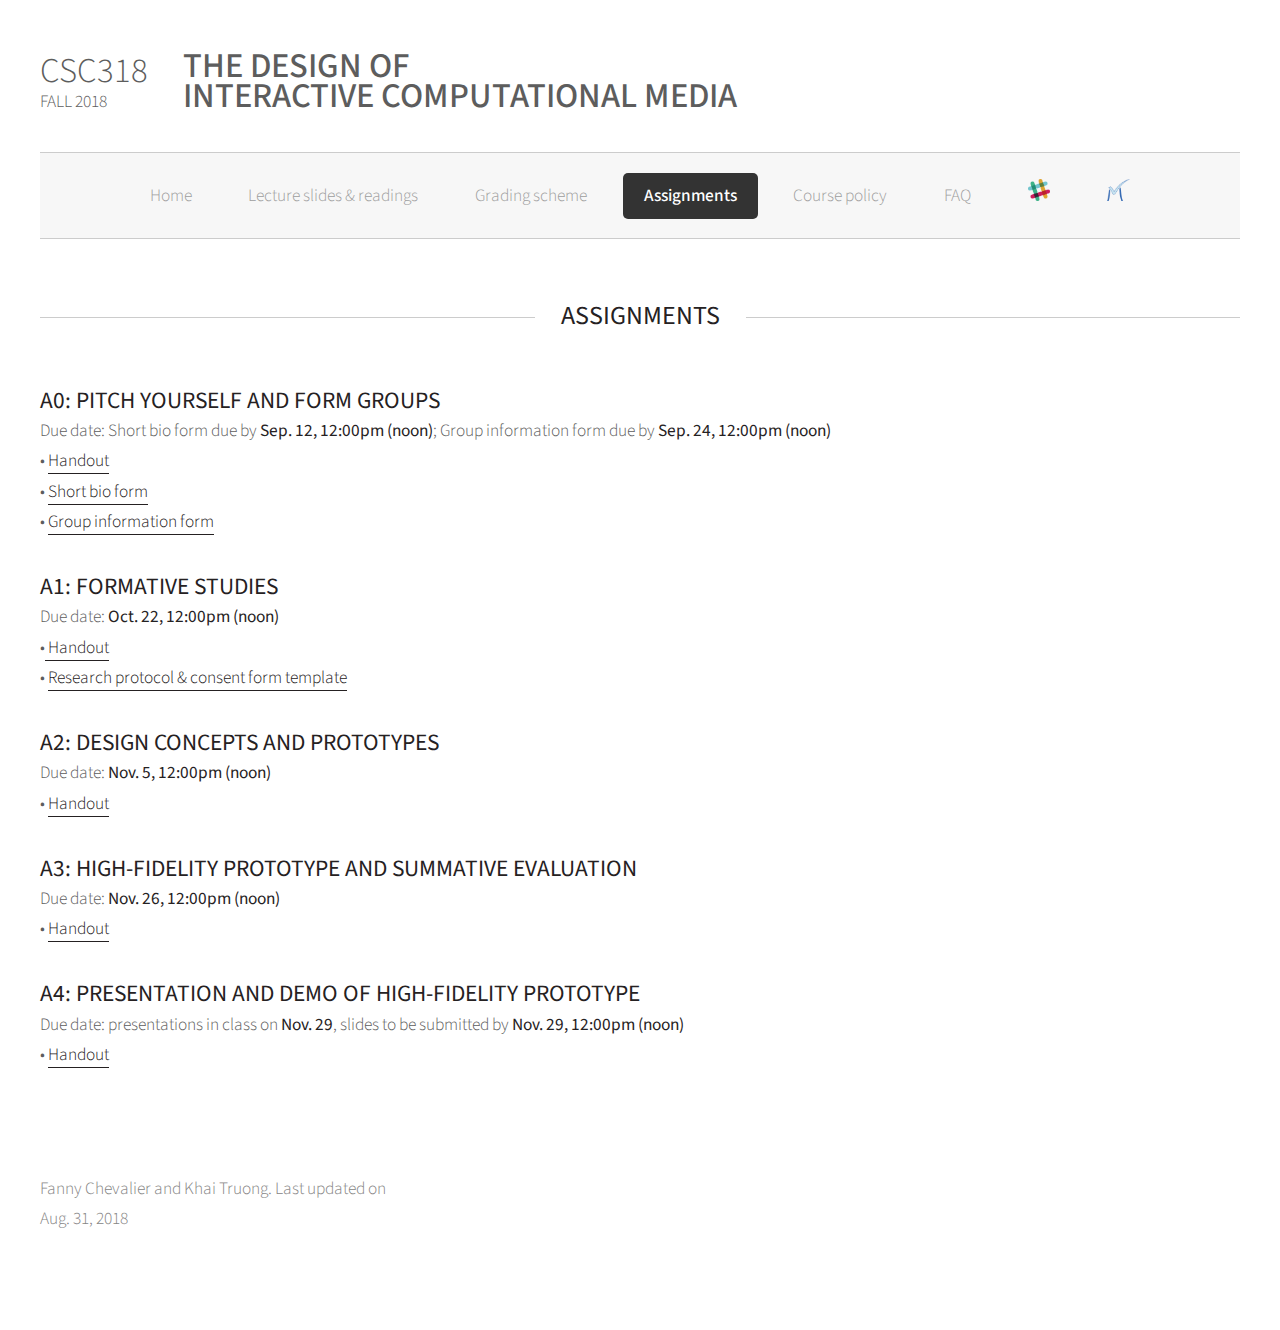
==== assignments.html @ 7f740904 "assignments.html" ====
<!DOCTYPE HTML>

<!--
	Dopetrope by HTML5 UP
	html5up.net | @ajlkn
	Free for personal and commercial use under the CCA 3.0 license (html5up.net/license)
-->

<html>
  <head>
    <title>CSC318:  The Design of Interactive Computational Media</title>
    <meta http-equiv="content-type" content="text/html; charset=utf-8" />
    <meta name="description" content="" />
    <meta name="keywords" content="" />
    <meta name="viewport" content="width=device-width, initial-scale=1" />
    <!--[if lte IE 8]><script src="/assets/css/ie/html5shiv.js"></script><![endif]-->
    <script src="/assets/js/jquery.min.js"></script>
    <script src="/assets/js/jquery.dropotron.min.js"></script>
    <script src="/assets/js/skel.min.js"></script>
    <script src="/assets/js/skel-viewport.min.js"></script>
    <script src="/assets/js/util.js"></script>
    <!--[if lte IE 8]><script src="assets/js/ie/respond.min.js"></script><![endif]-->
    <script src="/assets/js/main.js"></script>
    <script src="/assets/js/d3-4.10.2.min.js"></script>
    
    <link rel="stylesheet" href="/assets/css/main.css"/>
    
    <!--[if lte IE 8]><link rel="stylesheet" href="assets/css/ie8.css" /><![endif]-->
    
    <meta name="theme-color" content="#ffffff">
    
    
  </head>
	
  <body>
    <div id="page-wrapper">
      
      <!-- Main -->
      <div id="main-wrapper">				
	
	<div class="container">
	  
	  <div class="row">
	    <div class="10u">
	      <!-- Intro -->
	      <section id="about">
		<div id="main-info">
		  <div id="course-code">CSC318<br /><p style="font-size:50%">Fall 2018</p></div>
		  <div id="course-name"> &nbsp; &nbsp; The Design of <br /> &nbsp; &nbsp; Interactive Computational Media</div>
		</div>
	      </section>
	    </div>
	  </div>

	  <div id="header-wrapper">
	    <div id="header">
	      <!-- Nav -->
	      <nav id="nav">
		<ul>
		  <li><a href="/index.html">Home</a></li>
		  <li> <a href="slides-readings.html">Lecture slides & readings</a></li>
		  <li><a href="grading-scheme.html">Grading scheme</a></li>
		  <li class="current"><a href="assignments.html">Assignments</a></li>
		  <li><a href="policy.html">Course policy</a></li>
		  <li><a href="faq.html">FAQ</a></li>
		  <li><a href="https://csc318-fall2018.slack.com"><img src="images/slack-logo-small.png" style="height: 22px"></img></a></li>
		  <li><a href="https://markus.teach.cs.toronto.edu/csc318-2018-09"><img src="images/markus-logo-small.png" style="height: 22px"></img></a></li>
		</ul>
	      </nav>
	    </div>
	  </div>

	  <br/> <br/>	  

          <div class="row">
	    <div class="12u">
	      <header class="major">
		<h2>Assignments</h2>
	      </header>

	      
	      <h3>A0: Pitch Yourself and Form Groups </h3>
	      Due date: Short bio form due by <b>Sep. 12, 12:00pm (noon)</b>; Group information form due by <b>Sep. 24, 12:00pm (noon)</b>

	      <ul>
		
		<li> &bull; <a href="assignments/A0.pdf"> Handout</a> </li>
		<li> &bull; <a href="assignments/A0-short-bio.docx"> Short bio form </a></li>
		<li> &bull; <a href="assignments/A0-group-information.docx"> Group information form</a></li>
	      </ul>

	      
	      <h3>A1: Formative Studies </h3>
	      Due date: <b>Oct. 22, 12:00pm (noon)</b> 

	      <ul>
		<li> &bull;<a href="assignments/A1.pdf"> Handout</a> </li>
		<li> &bull; <a href="assignments/A1-research protocol template.docx"> Research protocol & consent form template </a> </li>
		
	      </ul>
		 
	      <h3>A2: Design Concepts and Prototypes </h3>
	      Due date: <b> Nov. 5, 12:00pm (noon) </b> 

	      <ul>
		<li> &bull; <a href="assignments/A2.pdf"> Handout</a> </li>
	      </ul>

	      <h3> A3: High-Fidelity Prototype and Summative Evaluation </h3>
	      Due date: <b> Nov. 26, 12:00pm (noon) </b> 

	      <ul>
		<li> &bull; <a href="assignments/A3.pdf"> Handout</a> </li>
	      </ul>

	      <h3> A4: Presentation and Demo of High-Fidelity Prototype </h3>
	      Due date: presentations in class on <b> Nov. 29</b>, slides to be submitted by <b>Nov. 29, 12:00pm (noon) </b> 

	      <ul>
		<li> &bull; <a href="assignments/A4.pdf"> Handout</a> </li>
	      </ul>
		
		
     
	    </div>
	  </div>

	  </div>


	  <!-- Footer -->
	  <div id="footer-wrapper">
	    <section id="footer" class="container">
	      <div class="row">
		<div class="4u 12u(mobile)">
		  
		  Fanny Chevalier and Khai Truong. Last updated on Aug. 31, 2018
		  
		</div>
	      </div>
	    </section>
	  </div>
	</div>
  </body>
</html>
---- assets/css/main.css ----
@import url("font-awesome.min.css");
@import url("https://fonts.googleapis.com/css?family=Source+Sans+Pro:300,400,700,900,300italic");

/*
	Dopetrope by HTML5 UP
	html5up.net | @ajlkn
	Free for personal and commercial use under the CCA 3.0 license (html5up.net/license)
*/

/* Reset */

	html, body, div, span, applet, object, iframe, h1, h2, h3, h4, h5, h6, p, blockquote, pre, a, abbr, acronym, address, big, cite, code, del, dfn, em, img, ins, kbd, q, s, samp, small, strike, strong, sub, sup, tt, var, b, u, i, center, dl, dt, dd, ol, ul, li, fieldset, form, label, legend, table, caption, tbody, tfoot, thead, tr, th, td, article, aside, canvas, details, embed, figure, figcaption, footer, header, hgroup, menu, nav, output, ruby, section, summary, time, mark, audio, video {
		margin: 0;
		padding: 0;
		border: 0;
		font-size: 100%;
		font: inherit;
		vertical-align: baseline;
	}

	article, aside, details, figcaption, figure, footer, header, hgroup, menu, nav, section {
		display: block;
	}

	body {
		line-height: 1;
	}

	ol, ul {
		list-style: none;
	}

	blockquote, q {
		quotes: none;
	}

	blockquote:before, blockquote:after, q:before, q:after {
		content: '';
		content: none;
	}

	table {
		border-collapse: collapse;
		border-spacing: 0;
	}

	body {
		-webkit-text-size-adjust: none;
	}

/* Box Model */

	*, *:before, *:after {
		-moz-box-sizing: border-box;
		-webkit-box-sizing: border-box;
		box-sizing: border-box;
	}

/* Containers */

	.container {
		margin-left: auto;
		margin-right: auto;
	}

	.container.\31 25\25 {
		width: 100%;
		max-width: 1200px;
		min-width: 960px;
	}

	.container.\37 5\25 {
		width: 720px;
	}

	.container.\35 0\25 {
		width: 480px;
	}

	.container.\32 5\25 {
		width: 240px;
	}

	.container {
		width: 960px;
	}

	@media screen and (min-width: 737px) {

		.container.\31 25\25 {
			width: 100%;
			max-width: 1500px;
			min-width: 1200px;
		}

		.container.\37 5\25 {
			width: 900px;
		}

		.container.\35 0\25 {
			width: 600px;
		}

		.container.\32 5\25 {
			width: 300px;
		}

		.container {
			width: 1200px;
		}

	}

	@media screen and (min-width: 737px) and (max-width: 1200px) {

		.container.\31 25\25 {
			width: 100%;
			max-width: 1200px;
			min-width: 960px;
		}

		.container.\37 5\25 {
			width: 720px;
		}

		.container.\35 0\25 {
			width: 480px;
		}

		.container.\32 5\25 {
			width: 240px;
		}

		.container {
			width: 960px;
		}

	}

	@media screen and (max-width: 736px) {

		.container.\31 25\25 {
			width: 100%;
			max-width: 125%;
			min-width: 100%;
		}

		.container.\37 5\25 {
			width: 75%;
		}

		.container.\35 0\25 {
			width: 50%;
		}

		.container.\32 5\25 {
			width: 25%;
		}

		.container {
			width: 100% !important;
		}

	}

/* Grid */

	.row {
		border-bottom: solid 1px transparent;
		-moz-box-sizing: border-box;
		-webkit-box-sizing: border-box;
		box-sizing: border-box;
	}

	.row > * {
		float: left;
		-moz-box-sizing: border-box;
		-webkit-box-sizing: border-box;
		box-sizing: border-box;
	}

	.row:after, .row:before {
		content: '';
		display: block;
		clear: both;
		height: 0;
	}
	
	.row.events:before {
		height: 1em;
	}

	.row.uniform > * > :first-child {
	    margin-top: 0;
	}

	.row.uniform > * > :last-child {
		margin-bottom: 0;
	}

	.row.\30 \25 > * {
		padding: 0 0 0 0px;
	}

	.row.\30 \25 {
		margin: 0 0 -1px 0px;
	}

	.row.uniform.\30 \25 > * {
		padding: 0px 0 0 0px;
	}

	.row.uniform.\30 \25 {
		margin: 0px 0 -1px 0px;
	}

	.row > * {
		padding: 0 0 0 40px;
	}

	.row {
		margin: 0 0 -1px -40px;
	}

	.row.uniform > * {
		padding: 40px 0 0 40px;
	}

	.row.uniform {
		margin: -40px 0 -1px -40px;
	}

	.row.\32 00\25 > * {
		padding: 0 0 0 80px;
	}

	.row.\32 00\25 {
		margin: 0 0 -1px -80px;
	}

	.row.uniform.\32 00\25 > * {
		padding: 80px 0 0 80px;
	}

	.row.uniform.\32 00\25 {
		margin: -80px 0 -1px -80px;
	}

	.row.\31 50\25 > * {
		padding: 0 0 0 60px;
	}

	.row.\31 50\25 {
		margin: 0 0 -1px -60px;
	}

	.row.uniform.\31 50\25 > * {
		padding: 60px 0 0 60px;
	}

	.row.uniform.\31 50\25 {
		margin: -60px 0 -1px -60px;
	}

	.row.\35 0\25 > * {
		padding: 0 0 0 20px;
	}

	.row.\35 0\25 {
		margin: 0 0 -1px -20px;
	}

	.row.uniform.\35 0\25 > * {
		padding: 20px 0 0 20px;
	}

	.row.uniform.\35 0\25 {
		margin: -20px 0 -1px -20px;
	}

	.row.\32 5\25 > * {
		padding: 0 0 0 10px;
	}

	.row.\32 5\25 {
		margin: 0 0 -1px -10px;
	}

	.row.uniform.\32 5\25 > * {
		padding: 10px 0 0 10px;
	}

	.row.uniform.\32 5\25 {
		margin: -10px 0 -1px -10px;
	}

	.\31 2u, .\31 2u\24 {
		width: 100%;
		clear: none;
		margin-left: 0;
	}

	.\31 1u, .\31 1u\24 {
		width: 91.6666666667%;
		clear: none;
		margin-left: 0;
	}

	.\31 0u, .\31 0u\24 {
		width: 83.3333333333%;
		clear: none;
		margin-left: 0;
	}

	.\39 u, .\39 u\24 {
		width: 75%;
		clear: none;
		margin-left: 0;
	}

	.\38 u, .\38 u\24 {
		width: 66.6666666667%;
		clear: none;
		margin-left: 0;
	}

	.\37 u, .\37 u\24 {
		width: 58.3333333333%;
		clear: none;
		margin-left: 0;
	}

	.\36 u, .\36 u\24 {
		width: 50%;
		clear: none;
		margin-left: 0;
	}

	.\35 u, .\35 u\24 {
		width: 41.6666666667%;
		clear: none;
		margin-left: 0;
	}

	.\34 u, .\34 u\24 {
		width: 33.3333333333%;
		clear: none;
		margin-left: 0;
	}

	.\33 u, .\33 u\24 {
		width: 25%;
		clear: none;
		margin-left: 0;
	}

	.\32 u, .\32 u\24 {
		width: 16.6666666667%;
		clear: none;
		margin-left: 0;
	}

	.\31 u, .\31 u\24 {
		width: 8.3333333333%;
		clear: none;
		margin-left: 0;
	}

	.\31 2u\24 + *,
	.\31 1u\24 + *,
	.\31 0u\24 + *,
	.\39 u\24 + *,
	.\38 u\24 + *,
	.\37 u\24 + *,
	.\36 u\24 + *,
	.\35 u\24 + *,
	.\34 u\24 + *,
	.\33 u\24 + *,
	.\32 u\24 + *,
	.\31 u\24 + * {
		clear: left;
	}

	.\-11u {
		margin-left: 91.66667%;
	}

	.\-10u {
		margin-left: 83.33333%;
	}

	.\-9u {
		margin-left: 75%;
	}

	.\-8u {
		margin-left: 66.66667%;
	}

	.\-7u {
		margin-left: 58.33333%;
	}

	.\-6u {
		margin-left: 50%;
	}

	.\-5u {
		margin-left: 41.66667%;
	}

	.\-4u {
		margin-left: 33.33333%;
	}

	.\-3u {
		margin-left: 25%;
	}

	.\-2u {
		margin-left: 16.66667%;
	}

	.\-1u {
		margin-left: 8.33333%;
	}

	@media screen and (min-width: 737px) {

		.row > * {
			padding: 50px 0 0 50px;
		}

		.row {
			margin: -50px 0 -1px -50px;
		}

		.row.uniform > * {
			padding: 50px 0 0 50px;
		}

		.row.uniform {
			margin: -50px 0 -1px -50px;
		}

		.row.\32 00\25 > * {
			padding: 100px 0 0 100px;
		}

		.row.\32 00\25 {
			margin: -100px 0 -1px -100px;
		}

		.row.uniform.\32 00\25 > * {
			padding: 100px 0 0 100px;
		}

		.row.uniform.\32 00\25 {
			margin: -100px 0 -1px -100px;
		}

		.row.\31 50\25 > * {
			padding: 75px 0 0 75px;
		}

		.row.\31 50\25 {
			margin: -75px 0 -1px -75px;
		}

		.row.uniform.\31 50\25 > * {
			padding: 75px 0 0 75px;
		}

		.row.uniform.\31 50\25 {
			margin: -75px 0 -1px -75px;
		}

		.row.\35 0\25 > * {
			padding: 25px 0 0 25px;
		}

		.row.\35 0\25 {
			margin: -25px 0 -1px -25px;
		}

		.row.uniform.\35 0\25 > * {
			padding: 25px 0 0 25px;
		}

		.row.uniform.\35 0\25 {
			margin: -25px 0 -1px -25px;
		}

		.row.\32 5\25 > * {
			padding: 12.5px 0 0 12.5px;
		}

		.row.\32 5\25 {
			margin: -12.5px 0 -1px -12.5px;
		}

		.row.uniform.\32 5\25 > * {
			padding: 12.5px 0 0 12.5px;
		}

		.row.uniform.\32 5\25 {
			margin: -12.5px 0 -1px -12.5px;
		}

		.\31 2u\28desktop\29, .\31 2u\24\28desktop\29 {
			width: 100%;
			clear: none;
			margin-left: 0;
		}

		.\31 1u\28desktop\29, .\31 1u\24\28desktop\29 {
			width: 91.6666666667%;
			clear: none;
			margin-left: 0;
		}

		.\31 0u\28desktop\29, .\31 0u\24\28desktop\29 {
			width: 83.3333333333%;
			clear: none;
			margin-left: 0;
		}

		.\39 u\28desktop\29, .\39 u\24\28desktop\29 {
			width: 75%;
			clear: none;
			margin-left: 0;
		}

		.\38 u\28desktop\29, .\38 u\24\28desktop\29 {
			width: 66.6666666667%;
			clear: none;
			margin-left: 0;
		}

		.\37 u\28desktop\29, .\37 u\24\28desktop\29 {
			width: 58.3333333333%;
			clear: none;
			margin-left: 0;
		}

		.\36 u\28desktop\29, .\36 u\24\28desktop\29 {
			width: 50%;
			clear: none;
			margin-left: 0;
		}

		.\35 u\28desktop\29, .\35 u\24\28desktop\29 {
			width: 41.6666666667%;
			clear: none;
			margin-left: 0;
		}

		.\34 u\28desktop\29, .\34 u\24\28desktop\29 {
			width: 33.3333333333%;
			clear: none;
			margin-left: 0;
		}

		.\33 u\28desktop\29, .\33 u\24\28desktop\29 {
			width: 25%;
			clear: none;
			margin-left: 0;
		}

		.\32 u\28desktop\29, .\32 u\24\28desktop\29 {
			width: 16.6666666667%;
			clear: none;
			margin-left: 0;
		}

		.\31 u\28desktop\29, .\31 u\24\28desktop\29 {
			width: 8.3333333333%;
			clear: none;
			margin-left: 0;
		}

		.\31 2u\24\28desktop\29 + *,
		.\31 1u\24\28desktop\29 + *,
		.\31 0u\24\28desktop\29 + *,
		.\39 u\24\28desktop\29 + *,
		.\38 u\24\28desktop\29 + *,
		.\37 u\24\28desktop\29 + *,
		.\36 u\24\28desktop\29 + *,
		.\35 u\24\28desktop\29 + *,
		.\34 u\24\28desktop\29 + *,
		.\33 u\24\28desktop\29 + *,
		.\32 u\24\28desktop\29 + *,
		.\31 u\24\28desktop\29 + * {
			clear: left;
		}

		.\-11u\28desktop\29 {
			margin-left: 91.66667%;
		}

		.\-10u\28desktop\29 {
			margin-left: 83.33333%;
		}

		.\-9u\28desktop\29 {
			margin-left: 75%;
		}

		.\-8u\28desktop\29 {
			margin-left: 66.66667%;
		}

		.\-7u\28desktop\29 {
			margin-left: 58.33333%;
		}

		.\-6u\28desktop\29 {
			margin-left: 50%;
		}

		.\-5u\28desktop\29 {
			margin-left: 41.66667%;
		}

		.\-4u\28desktop\29 {
			margin-left: 33.33333%;
		}

		.\-3u\28desktop\29 {
			margin-left: 25%;
		}

		.\-2u\28desktop\29 {
			margin-left: 16.66667%;
		}

		.\-1u\28desktop\29 {
			margin-left: 8.33333%;
		}

	}

	@media screen and (min-width: 737px) and (max-width: 1200px) {

		.row > * {
			padding: 25px 0 0 25px;
		}

		.row {
			margin: -25px 10px -1px -15px;
		}

		.row.uniform > * {
			padding: 25px 0 0 25px;
		}

		.row.uniform {
			margin: -25px 0 -1px -25px;
		}

		.row.\32 00\25 > * {
			padding: 50px 0 0 50px;
		}

		.row.\32 00\25 {
			margin: -50px 0 -1px -50px;
		}

		.row.uniform.\32 00\25 > * {
			padding: 50px 0 0 50px;
		}

		.row.uniform.\32 00\25 {
			margin: -50px 0 -1px -50px;
		}

		.row.\31 50\25 > * {
			padding: 37.5px 0 0 37.5px;
		}

		.row.\31 50\25 {
			margin: -37.5px 0 -1px -37.5px;
		}

		.row.uniform.\31 50\25 > * {
			padding: 37.5px 0 0 37.5px;
		}

		.row.uniform.\31 50\25 {
			margin: -37.5px 0 -1px -37.5px;
		}

		.row.\35 0\25 > * {
			padding: 12.5px 0 0 12.5px;
		}

		.row.\35 0\25 {
			margin: -12.5px 0 -1px -12.5px;
		}

		.row.uniform.\35 0\25 > * {
			padding: 12.5px 0 0 12.5px;
		}

		.row.uniform.\35 0\25 {
			margin: -12.5px 0 -1px -12.5px;
		}

		.row.\32 5\25 > * {
			padding: 6.25px 0 0 6.25px;
		}

		.row.\32 5\25 {
			margin: -6.25px 0 -1px -6.25px;
		}

		.row.uniform.\32 5\25 > * {
			padding: 6.25px 0 0 6.25px;
		}

		.row.uniform.\32 5\25 {
			margin: -6.25px 0 -1px -6.25px;
		}

		.\31 2u\28tablet\29, .\31 2u\24\28tablet\29 {
			width: 100%;
			clear: none;
			margin-left: 0;
		}

		.\31 1u\28tablet\29, .\31 1u\24\28tablet\29 {
			width: 91.6666666667%;
			clear: none;
			margin-left: 0;
		}

		.\31 0u\28tablet\29, .\31 0u\24\28tablet\29 {
			width: 83.3333333333%;
			clear: none;
			margin-left: 0;
		}

		.\39 u\28tablet\29, .\39 u\24\28tablet\29 {
			width: 75%;
			clear: none;
			margin-left: 0;
		}

		.\38 u\28tablet\29, .\38 u\24\28tablet\29 {
			width: 66.6666666667%;
			clear: none;
			margin-left: 0;
		}

		.\37 u\28tablet\29, .\37 u\24\28tablet\29 {
			width: 58.3333333333%;
			clear: none;
			margin-left: 0;
		}

		.\36 u\28tablet\29, .\36 u\24\28tablet\29 {
			width: 50%;
			clear: none;
			margin-left: 0;
		}

		.\35 u\28tablet\29, .\35 u\24\28tablet\29 {
			width: 41.6666666667%;
			clear: none;
			margin-left: 0;
		}

		.\34 u\28tablet\29, .\34 u\24\28tablet\29 {
			width: 33.3333333333%;
			clear: none;
			margin-left: 0;
		}

		.\33 u\28tablet\29, .\33 u\24\28tablet\29 {
			width: 25%;
			clear: none;
			margin-left: 0;
		}

		.\32 u\28tablet\29, .\32 u\24\28tablet\29 {
			width: 16.6666666667%;
			clear: none;
			margin-left: 0;
		}

		.\31 u\28tablet\29, .\31 u\24\28tablet\29 {
			width: 8.3333333333%;
			clear: none;
			margin-left: 0;
		}

		.\31 2u\24\28tablet\29 + *,
		.\31 1u\24\28tablet\29 + *,
		.\31 0u\24\28tablet\29 + *,
		.\39 u\24\28tablet\29 + *,
		.\38 u\24\28tablet\29 + *,
		.\37 u\24\28tablet\29 + *,
		.\36 u\24\28tablet\29 + *,
		.\35 u\24\28tablet\29 + *,
		.\34 u\24\28tablet\29 + *,
		.\33 u\24\28tablet\29 + *,
		.\32 u\24\28tablet\29 + *,
		.\31 u\24\28tablet\29 + * {
			clear: left;
		}

		.\-11u\28tablet\29 {
			margin-left: 91.66667%;
		}

		.\-10u\28tablet\29 {
			margin-left: 83.33333%;
		}

		.\-9u\28tablet\29 {
			margin-left: 75%;
		}

		.\-8u\28tablet\29 {
			margin-left: 66.66667%;
		}

		.\-7u\28tablet\29 {
			margin-left: 58.33333%;
		}

		.\-6u\28tablet\29 {
			margin-left: 50%;
		}

		.\-5u\28tablet\29 {
			margin-left: 41.66667%;
		}

		.\-4u\28tablet\29 {
			margin-left: 33.33333%;
		}

		.\-3u\28tablet\29 {
			margin-left: 25%;
		}

		.\-2u\28tablet\29 {
			margin-left: 16.66667%;
		}

		.\-1u\28tablet\29 {
			margin-left: 8.33333%;
		}

	}

	@media screen and (max-width: 736px) {

		.row > * {
			padding: 20px 0 0 20px;
		}

		.row {
			margin: -20px 10px -1px -10px;
		}

		.row.uniform > * {
			padding: 20px 0 0 20px;
		}

		.row.uniform {
			margin: -20px 0 -1px -20px;
		}

		.row.\32 00\25 > * {
			padding: 40px 0 0 40px;
		}

		.row.\32 00\25 {
			margin: -40px 0 -1px -40px;
		}

		.row.uniform.\32 00\25 > * {
			padding: 40px 0 0 40px;
		}

		.row.uniform.\32 00\25 {
			margin: -40px 0 -1px -40px;
		}

		.row.\31 50\25 > * {
			padding: 30px 0 0 30px;
		}

		.row.\31 50\25 {
			margin: -30px 0 -1px -30px;
		}

		.row.uniform.\31 50\25 > * {
			padding: 30px 0 0 30px;
		}

		.row.uniform.\31 50\25 {
			margin: -30px 0 -1px -30px;
		}

		.row.\35 0\25 > * {
			padding: 10px 0 0 10px;
		}

		.row.\35 0\25 {
			margin: -10px 0 -1px -10px;
		}

		.row.uniform.\35 0\25 > * {
			padding: 10px 0 0 10px;
		}

		.row.uniform.\35 0\25 {
			margin: -10px 0 -1px -10px;
		}

		.row.\32 5\25 > * {
			padding: 5px 0 0 5px;
		}

		.row.\32 5\25 {
			margin: -5px 0 -1px -5px;
		}

		.row.uniform.\32 5\25 > * {
			padding: 5px 0 0 5px;
		}

		.row.uniform.\32 5\25 {
			margin: -5px 0 -1px -5px;
		}

		.\31 2u\28mobile\29, .\31 2u\24\28mobile\29 {
			width: 100%;
			clear: none;
			margin-left: 0;
		}

		.\31 1u\28mobile\29, .\31 1u\24\28mobile\29 {
			width: 91.6666666667%;
			clear: none;
			margin-left: 0;
		}

		.\31 0u\28mobile\29, .\31 0u\24\28mobile\29 {
			width: 83.3333333333%;
			clear: none;
			margin-left: 0;
		}

		.\39 u\28mobile\29, .\39 u\24\28mobile\29 {
			width: 75%;
			clear: none;
			margin-left: 0;
		}

		.\38 u\28mobile\29, .\38 u\24\28mobile\29 {
			width: 66.6666666667%;
			clear: none;
			margin-left: 0;
		}

		.\37 u\28mobile\29, .\37 u\24\28mobile\29 {
			width: 58.3333333333%;
			clear: none;
			margin-left: 0;
		}

		.\36 u\28mobile\29, .\36 u\24\28mobile\29 {
			width: 50%;
			clear: none;
			margin-left: 0;
		}

		.\35 u\28mobile\29, .\35 u\24\28mobile\29 {
			width: 41.6666666667%;
			clear: none;
			margin-left: 0;
		}

		.\34 u\28mobile\29, .\34 u\24\28mobile\29 {
			width: 33.3333333333%;
			clear: none;
			margin-left: 0;
		}

		.\33 u\28mobile\29, .\33 u\24\28mobile\29 {
			width: 25%;
			clear: none;
			margin-left: 0;
		}

		.\32 u\28mobile\29, .\32 u\24\28mobile\29 {
			width: 16.6666666667%;
			clear: none;
			margin-left: 0;
		}

		.\31 u\28mobile\29, .\31 u\24\28mobile\29 {
			width: 8.3333333333%;
			clear: none;
			margin-left: 0;
		}

		.\31 2u\24\28mobile\29 + *,
		.\31 1u\24\28mobile\29 + *,
		.\31 0u\24\28mobile\29 + *,
		.\39 u\24\28mobile\29 + *,
		.\38 u\24\28mobile\29 + *,
		.\37 u\24\28mobile\29 + *,
		.\36 u\24\28mobile\29 + *,
		.\35 u\24\28mobile\29 + *,
		.\34 u\24\28mobile\29 + *,
		.\33 u\24\28mobile\29 + *,
		.\32 u\24\28mobile\29 + *,
		.\31 u\24\28mobile\29 + * {
			clear: left;
		}

		.\-11u\28mobile\29 {
			margin-left: 91.66667%;
		}

		.\-10u\28mobile\29 {
			margin-left: 83.33333%;
		}

		.\-9u\28mobile\29 {
			margin-left: 75%;
		}

		.\-8u\28mobile\29 {
			margin-left: 66.66667%;
		}

		.\-7u\28mobile\29 {
			margin-left: 58.33333%;
		}

		.\-6u\28mobile\29 {
			margin-left: 50%;
		}

		.\-5u\28mobile\29 {
			margin-left: 41.66667%;
		}

		.\-4u\28mobile\29 {
			margin-left: 33.33333%;
		}

		.\-3u\28mobile\29 {
			margin-left: 25%;
		}

		.\-2u\28mobile\29 {
			margin-left: 16.66667%;
		}

		.\-1u\28mobile\29 {
			margin-left: 8.33333%;
		}

	}

/* Basic */

	body {
		background: #ffffff;
		font-family: 'Source Sans Pro';
		font-weight: 300;
		color: #5d5d5d;
	}

		body.is-loading * {
			-moz-transition: none !important;
			-webkit-transition: none !important;
			-ms-transition: none !important;
			transition: none !important;
			-moz-animation: none !important;
			-webkit-animation: none !important;
			-ms-animation: none !important;
			animation: none !important;
		}

	input, textarea, select {
		font-family: 'Source Sans Pro';
		font-weight: 300;
		color: #5d5d5d;
	}

	strong, b {
		color: #252122;
		font-weight: 400;
	}

	i, em {
		font-style: italic;
	}

	sub {
		position: relative;
		top: 0.5em;
		font-size: 0.8em;
	}

	sup {
		position: relative;
		top: -0.5em;
		font-size: 0.8em;
	}

	blockquote {
		border-left: solid 0.75em #dddddd;
		padding: 1em 0 1em 1.5em;
		font-style: italic;
	}

	h1, h2, h3, h4, h5, h6 {
		color: #252122;
		font-weight: 400;
	}
	
	h2{
		text-transform: uppercase;
	}
		
	h3{
		text-transform: uppercase;
	}
	
	h4{
		text-transform: uppercase;
	}

	h1 a, h2 a, h3 a, h4 a, h5 a, h6 a {
		color: inherit;
		text-decoration: none;
	}

	a {
		color: #252122;
		text-decoration: none;
		
		-moz-transition: color .2s ease-in-out;
		-webkit-transition: color .2s ease-in-out;
		-ms-transition: color .2s ease-in-out;
		transition: color .2s ease-in-out;
		
		-moz-transition: border-color .2s ease-in-out;
		-webkit-transition: border-color .2s ease-in-out;
		-ms-transition: border-color .2s ease-in-out;
		transition: border-color .2s ease-in-out;
		
		border-bottom: 1px solid #252122;
	}

		a:hover {
			text-decoration: none;
			color: #9e9e9e;
			border-color: transparent;
		}
		
	#nav a, #logos-vertical a, #logos-horizontal a, a.image, .thumbnail a{
		border-bottom: none;
	}

	br.clear {
		clear: both;
	}

	hr {
		border: 0;
		border-top: solid 1px #dddddd;
		height: 1px;
		margin: 2em 0 2em 0;
	}

	p, ul, ol, dl, table {
		margin-bottom: 2em;
	}

/* Form */

	form label {
		display: block;
		color: #252122;
		font-weight: 400;
		margin: 0 0 0.5em 0;
	}

	form input[type=text],
	form input[type=email],
	form input[type=password],
	form select,
	form textarea {
		-webkit-appearance: none;
		display: block;
		border: 0;
		padding: 0.75em 1em;
		font-size: 1em;
		border-radius: 5px;
		border: solid 1px #dddddd;
		background: #fff;
		width: 100%;
	}

		form input[type=text]:focus,
		form input[type=email]:focus,
		form input[type=password]:focus,
		form select:focus,
		form textarea:focus {
			box-shadow: inset 0px 0px 1px 1px #43bff0;
		}

	form textarea {
		height: 15em;
	}

	form .formerize-placeholder {
		color: #555 !important;
	}

	form ::-webkit-input-placeholder {
		color: #555 !important;
	}

	form :-moz-placeholder {
		color: #555 !important;
	}

	form ::-moz-placeholder {
		color: #555 !important;
	}

	form :-ms-input-placeholder {
		color: #555 !important;
	}

	form ::-moz-focus-inner {
		border: 0;
	}

/* Tables */

	table {
		width: 100%;
	}

		table.default {
			width: 100%;
		}

			table.default tr {
				border-top: solid 1px #dddddd;
			}

				table.default tr:first-child {
					border-top: 0;
				}

			table.default td {
				padding: 0.5em 1em 0.5em 1em;
			}

			table.default th {
				text-align: left;
				padding: 0.5em 1em 0.5em 1em;
				font-weight: 700;
				margin: 0 0 1em 0;
			}

			table.default thead {
				border-bottom: solid 2px #dddddd;
			}

/* Section/Article */

	section, article {
		margin-bottom: 2.5em;
	}

		article > :last-child, article:last-child {
			margin-bottom: 0;
		}

		article section p, article section h2, article section h3, article section h4 {
			/*padding-left: 1em;
			padding-right: 1em;*/
		}
		
		article section .text-right{
			text-align: right;
		}
		
		article section .text-left{
			text-align: left;
		}
		
		article section .text-center{
			text-align: center;
		}
		
		
	header > p {
		display: block;
		font-style: italic;
	}

	header.major {
		position: relative;
		text-align: center;
		border-top: solid 1px #ccc;
		top: 1em;
	}

		header.major h2 {
			background: #fff;
			position: relative;
			top: -0.65em;
			display: inline;
			margin: 0;
			padding: 0 1em 0 1em;
			text-transform: uppercase;
		}
	
	.highlights header.title {
		margin-bottom: 0.75em;
	}
	
	.highlights section{
		margin-bottom: 0;
		padding-bottom: 0;
	}
	
/* Box */

	.box {
		background: #f7f7f7;
		border-bottom: solid 1px #ccc;
	}
	
	.box.white {
		background: #ffffff;
		border-bottom: none;
	}

		.box .image.featured {
			position: relative;
			width: auto;
		}

/* Button */

	input[type="button"],
	input[type="submit"],
	input[type="reset"],
	button,
	.button {
		-webkit-appearance: none;
		display: inline-block;
		text-decoration: none;
		cursor: pointer;
		border: 0;
		border-radius: 5px;
		background: #d52349;
		color: #fff;
		font-weight: 700;
		outline: 0;
		-moz-transition: all .2s ease-in-out;
		-webkit-transition: all .2s ease-in-out;
		-ms-transition: all .2s ease-in-out;
		transition: all .2s ease-in-out;
	}

		input[type="button"]:hover,
		input[type="submit"]:hover,
		input[type="reset"]:hover,
		button:hover,
		.button:hover {
			background: #e53359;
		}

		input[type="button"]:active,
		input[type="submit"]:active,
		input[type="reset"]:active,
		button:active,
		.button:active {
			background: #c51349;
		}

		input[type="button"].alt,
		input[type="submit"].alt,
		input[type="reset"].alt,
		button.alt,
		.button.alt {
			background: #f7f7f7;
			color: #9e9e9e;
			font-weight: 500;
		}

			input[type="button"].alt:hover,
			input[type="submit"].alt:hover,
			input[type="reset"].alt:hover,
			button.alt:hover,
			.button.alt:hover {
				background: #e3e3e3;
				color: #222;
			}

			input[type="button"].alt:active,
			input[type="submit"].alt:active,
			input[type="reset"].alt:active,
			button.alt:active,
			.button.alt:active {
				background: #333;
				color: #fff!important;
			}

		input[type="button"].icon:before,
		input[type="submit"].icon:before,
		input[type="reset"].icon:before,
		button.icon:before,
		.button.icon:before {
			opacity: 0.35;
			position: relative;
			top: 0.05em;
			margin-right: 0.75em;
		}

/* Image */

	.image {
		display: inline-block;
		outline: 0;
	}

		.image img {
			display: block;
			width: 100%;
		}

		.image.centered {
			display: block;
			margin: 0 0 2em 0;
		}

			.image.centered img {
				margin: 0 auto;
				width: auto;
			}

		.image.featured {
			display: block;
			width: 100%;
			margin: 0 0 2em 0;
		}

		.image.left {
			float: left;
			margin: 0 2em 2em 0;
		}

/* List */

	ul.default {
		list-style: disc;
		padding-left: 1em;
	}

		ul.default li {
			padding-left: 0.5em;
		}

	ul.contact li {
		position: relative;
		border-top: solid 1px #ddd;
		padding: 1.3em 0 1.3em 7em;
	}

		ul.contact li h3 {
			position: absolute;
			left: 0;
			top: 1.3em;
			font-size: 1.1em;
		}

		ul.contact li p {
			margin: 0;
		}

		ul.contact li:first-child {
			padding-top: 0;
			border-top: 0;
		}

			ul.contact li:first-child h3 {
				top: 0;
			}
	
		ul.schedule li {
		    position: relative;
		    padding: .3em 0 .3em 7em;
		}

		ul.schedule li h3 {
			position: absolute;
			left: 0;
			top: .3em;
			font-size: 1.1em;
		}

		ul.schedule li p {
			margin: 0;
		}

		ul.schedule li:first-child {
			padding-top: 0;
			border-top: 0;
		}

		ul.schedule li:first-child h3 {
		    top: 0;
		}


		.grades {
		    padding-left: 5em;
		}
		
		ul.grades li {
		    position: relative;
		    padding: .3em 0 .3em 4em;
		}

		ul.grades li h3 {
			position: absolute;
			left: 0;
			top:  .3em;
			font-size: 1em;
		}


		ul.grades li:first-child {
			padding-top: 1em;
			border-top: 0;
		}

		ul.grades li:first-child h3 {
		    top: 1em;
		}

	ul.dates li {
		position: relative;
		border-top: solid 1px #ddd;
		padding: 1.3em 0 1.3em 6.75em;
	}

	ul.dates .date {
		display: block;
		position: absolute;
		left: 0;
		top: 1.3em;
		background-color: #d52349;
		height: 3.5em;
		text-align: center;
		color: #fff;
		line-height: 1em;
		border-top-left-radius: 5px;
		border-bottom-left-radius: 5px;
		padding: 0.5em 0.75em 0 1em;
	}

		ul.dates .date:after {
			content: '';
			position: absolute;
			bottom: 0;
			right: -1.2em;
			border-left: solid 1.25em #d52349;
			border-top: solid 1.8em transparent;
			border-bottom: solid 1.8em transparent;
		}

		ul.dates .date strong {
			display: block;
			font-size: 1.75em;
			padding-top: 0.15em;
		}

	ul.dates h3 {
		font-size: 1.1em;
	}

	ul.dates p {
		margin: 0;
	}

	ul.dates li:first-child {
		border-top: 0;
		padding-top: 0;
	}

		ul.dates li:first-child .date {
			top: 0;
		}

	ul.divided li {
		border-top: solid 1px #ddd;
		padding: 1em 0 1em 0;
	}

		ul.divided li:first-child {
			border-top: 0;
			padding-top: 0;
		}

	ul.social {
		overflow: hidden;
		cursor: default;
	}

		ul.social li {
			display: inline-block;
		}

			ul.social li:first-child {
				margin-left: 0;
			}

			ul.social li a {
				display: inline-block;
				width: 3em;
				height: 3em;
				text-align: center;
				border-radius: 5px;
				background: #888;
				-moz-transition: background-color .2s ease-in-out;
				-webkit-transition: background-color .2s ease-in-out;
				-ms-transition: background-color .2s ease-in-out;
				transition: background-color .2s ease-in-out;
			}

				ul.social li a:before {
					color: #fff;
					font-size: 2em;
					line-height: 1.5em;
				}

				ul.social li a.fa-facebook {
					background: #3c5a98;
				}

					ul.social li a.fa-facebook:hover {
						background: #4c6aa8;
					}

				ul.social li a.fa-twitter {
					background: #2daae4;
				}

					ul.social li a.fa-twitter:hover {
						background: #3dbaf4;
					}

				ul.social li a.fa-dribbble {
					background: #c4376b;
				}

					ul.social li a.fa-dribbble:hover {
						background: #d4477b;
					}

				ul.social li a.fa-linkedin {
					background: #006599;
				}

					ul.social li a.fa-linkedin:hover {
						background: #1075a9;
					}

				ul.social li a.fa-tumblr {
					background: #2b4661;
				}

					ul.social li a.fa-tumblr:hover {
						background: #3b5671;
					}

				ul.social li a.fa-google-plus {
					background: #da2713;
				}

					ul.social li a.fa-google-plus:hover {
						background: #ea3723;
					}

	ol.default {
		list-style: decimal;
		padding-left: 1.25em;
	}

		ol.default li {
			padding-left: 0.25em;
		}

/* Icons */

	.icon {
		position: relative;
		text-decoration: none;
	}

		.icon:before {
			-moz-osx-font-smoothing: grayscale;
			-webkit-font-smoothing: antialiased;
			font-family: FontAwesome;
			font-style: normal;
			font-weight: normal;
			text-transform: none !important;
		}

		.icon > .label {
			display: none;
		}

		.icon.featured {
			position: relative;
			display: inline-block;
			background-color: #d52349;
			width: 9em;
			padding: 1.75em 0 0.75em 0;
			border-top-left-radius: 5px;
			border-top-right-radius: 5px;
			margin: 0 0 4.5em 0;
			cursor: default;
		}

			.icon.featured:before {
				font-size: 4.5em;
				line-height: 1em;
				color: #fff;
			}

			.icon.featured:after {
				content: '';
				position: absolute;
				bottom: -1.95em;
				left: 0;
				border-top: solid 2em #d52349;
				border-left: solid 4.5em transparent;
				border-right: solid 4.5em transparent;
			}

			.icon.featured.alt {
				background-color: #252122;
			}

				.icon.featured.alt:after {
					border-top-color: #252122;
				}

			.icon.featured.alt2 {
				background-color: #827a7c;
			}

				.icon.featured.alt2:after {
					border-top-color: #827a7c;
				}

/* Banner */

	#banner {
		background: #CCE8F4;
		background-position: center center;
		background-size: auto 100%;
		background-repeat: no-repeat;
		text-align: center;
	}

		#banner header {
			background-color: #FFFFFF;
			background-color: rgba(255, 255, 255, 0.95);
		}

			#banner header h2 {
				color: #616161;
				font-weight: 100;
			}

			#banner header p {
				color: #222;
				padding: 0;
				font-style: normal;
				margin: 0;
			}

/* Wrappers */

	#header-wrapper {
		position: relative;
		background: #f7f7f7;
		border-bottom: solid 1px #ccc;
		border-top: solid 1px #ccc;
	}

	#main-wrapper {
		position: relative;
		background: #ffffff;
	}

		#main-wrapper:before {
			content: '';
			position: absolute;
			top: 0;
			left: 0;
			width: 100%;
			background-size: 100% 100%;
			z-index: 0;
			opacity: 0.1;
		}

		#main-wrapper .major h2 {
			background: #ffffff;
		}

	#footer-wrapper {
		position: relative;
		color: #858484;
	}

		#footer-wrapper:before {
			content: '';
			position: absolute;
			top: 0;
			left: 0;
			width: 100%;
			background-size: 100% 100%;
			z-index: 0;
			opacity: 0.5;
		}

		#footer-wrapper a {
			color: #c5c4c4;
		}

		#footer-wrapper h2, #footer-wrapper h3, #footer-wrapper h4, #footer-wrapper h5, #footer-wrapper h6, #footer-wrapper strong, #footer-wrapper b {
			color: #fff;
		}

			#footer-wrapper h2 a, #footer-wrapper h3 a, #footer-wrapper h4 a, #footer-wrapper h5 a, #footer-wrapper h6 a, #footer-wrapper strong a, #footer-wrapper b a {
				color: inherit;
			}

		#footer-wrapper ul.contact li, #footer-wrapper ul.dates li, #footer-wrapper ul.divided li {
			border-top-color: #353434;
			border-top-color: rgba(255, 255, 255, 0.05);
		}

/* Intro */

	#intro {
		text-align: center;
	}

/* Copyright */

	#copyright {
		text-align: center;
	}

		#copyright .links {
			display: inline-block;
			background: #2C2929;
			background: rgba(255, 255, 255, 0.05);
			border-radius: 5px;
			margin: 0;
		}

/* Desktop */

	@media screen and (min-width: 737px) {

		/* Basic */

			body, input, textarea, select {
				font-size: 13pt;
				line-height: 1.75em;
			}

			h2 {
				font-size: 1.5em;
			}

			h3 {
				font-size: 1.35em;
			}

		/* Section/Article */

			header {
				margin: 0 0 1.5em 0;
			}

				header > p {
					margin: 0.5em 0 0 0;
					padding-bottom: 0.5em;
				}

				header.major {
					margin: 0 0 3em 0;
				}

			footer {
				margin: 2.25em 0 0 0;
			}

		/* Box */

			.box {
				padding: 2.75em 1.75em 2.75em 1.75em;
			}

				.box .image.featured {
					left: 1.75em;
					top: 1.75em;
					margin: -4.5em 0 4.25em -3.5em;
				}
				
				.box .image.full {
					left: 1.75em;
					top: 1.75em;
					margin: -4.5em 0 -1em -3.5em;
				}
				

				.box.post>header {
					padding-top: 1em;
					margin: 0 0 2em 0;
				}

				.box.post>header>h2 {
					font-size: 2.5em;
					letter-spacing: -0.015em;
					line-height: 1em;
				}
				
				.box.post header > p {
					margin-top: 1.25em;
					font-size: 1.25em;
				}

		/* Button */

			input[type="button"],
			input[type="submit"],
			input[type="reset"],
			button,
			.button {
				font-size: 1.1em;
				padding: 0.65em 1.5em 0.65em 1.5em;
			}

				input[type="button"].big,
				input[type="submit"].big,
				input[type="reset"].big,
				button.big,
				.button.big {
					font-size: 1.5em;
					padding: 0.75em 1.5em 0.75em 1.5em;
				}

		/* List */

			ul.actions li {
				display: inline-block;
				margin-left: 1em;
			}

				ul.actions li:first-child {
					margin-left: 0;
				}

			ul.links li {
				display: inline-block;
				border-left: solid 1px rgba(255, 255, 255, 0.05);
				padding: 0 0 0 1em;
				margin: 0 0 0 1em;
			}

				ul.links li:first-child {
					border-left: 0;
					padding-left: 0;
					margin-left: 0;
				}

			ul.social {
				margin: 0 0 3.25em 0;
			}

				ul.social li {
					margin-left: 0.75em;
				}

		/* Wrappers */

			#header-wrapper {
				padding: 1.5em 0 1.5em 0;
			}

			#main-wrapper {
				padding: 3em 0 3em 0;
			}

			#footer-wrapper {
				padding: 4em 0 0 0;
			}

				#footer-wrapper header {
					margin: 0 0 3em 0;
				}

					#footer-wrapper header h2 {
						font-size: 1.75em;
					}

		/* Header */

			#header {
				text-align: center;
			}

				#header h1 {
					color: #252122;
					font-weight: 900;
					font-size: 2.5em;
					letter-spacing: -0.035em;
					margin: 0 0 1em 0;
				}

		/* Nav */

			#nav > ul {
				margin: 0;
			}

				#nav > ul > li {
					display: inline-block;
					font-style: normal;
					margin: 0 0.35em 0 0.35em;
				}

					#nav > ul > li > ul {
						display: none;
					}

					#nav > ul > li > a {
						border-radius: 5px;
						color: #9e9e9e;
						text-decoration: none;
						padding: 0.6em 1.2em 0.6em 1.2em;
						-moz-transition: background-color .2s ease-in-out;
						-webkit-transition: background-color .2s ease-in-out;
						-ms-transition: background-color .2s ease-in-out;
						transition: background-color .2s ease-in-out;
						outline: 0;
					}

					#nav > ul > li:hover > a, #nav > ul > li.active > a {
						background: #e3e3e3;
						color: #222;
					}

					#nav > ul > li.current > a{
						background: #333;
						color: #fff !important;
						font-weight: 500;
					}

			.dropotron {
				border-radius: 5px;
				background-color: #252122;
				background-color: rgba(34, 30, 31, 0.98);
				padding: 1.25em 1.5em 1.25em 1.5em;
				font-style: italic;
				min-width: 13em;
				box-shadow: 0px 8px 15px 0px rgba(0, 0, 0, 0.5);
				text-align: left;
				margin-top: -1.25em;
				margin-left: -1px;
			}

				.dropotron a, .dropotron span {
					color: #aaa;
					text-decoration: none;
					-moz-transition: color .2s ease-in-out;
					-webkit-transition: color .2s ease-in-out;
					-ms-transition: color .2s ease-in-out;
					transition: color .2s ease-in-out;
				}

				.dropotron li {
					padding: 0.25em 0 0.25em 0;
				}

					.dropotron li:hover > a, .dropotron li:hover > span {
						color: #fff;
					}

				.dropotron.level-0 {
					margin-top: 2em;
				}

					.dropotron.level-0:before {
						content: '';
						display: block;
						position: absolute;
						left: 50%;
						margin-left: -10px;
						top: -9px;
						border-left: solid 10px transparent;
						border-right: solid 10px transparent;
						border-bottom: solid 10px #252122;
						border-bottom-color: rgba(34, 30, 31, 0.98);
					}

		/* Banner */

			#banner {
				position: relative;
				padding: 1em 0 0 1em;
				margin: 0em 0 2em 0;
			}

				#banner header {
					display: inline-block;
					padding: 2em 2em;
					border-radius: 5px;
				}

					#banner header h2 {
						font-size: 2.5em;
						margin: 0 0 0.65em 0;
					}

					#banner header p {
						font-size: 1.5em;
					}

		/* Intro */

			#intro {
				overflow: hidden;
			}

				#intro section {
					margin: 3em 0;
					padding: 2.5em 0;
				}

				#intro h2 {
					font-size: 1.75em;
				}

				#intro p {
					margin: 0;
				}

				#intro .middle {
					position: relative;
					z-index: 1;
				}

					#intro .middle:before {
						content: '';
						width: 32px;
						height: 100%;
						position: absolute;
						left: -24px;
						top: 0;
						display: block;
						z-index: -1;
						box-shadow: 32px 0 0 0 #fff, 0 -32px 0 0 #fff, 0 32px 0 0 #fff, 32px 32px 0 0 #fff, 32px -32px 0 0 #fff, 0 0 32px 0 rgba(0, 0, 0, 0.15);
					}

					#intro .middle:after {
						content: '';
						width: 32px;
						height: 100%;
						position: absolute;
						right: -24px;
						top: 0;
						display: block;
						z-index: -1;
						box-shadow: -32px 0 0 0 #fff, 0 -32px 0 0 #fff, 0 32px 0 0 #fff, -32px 32px 0 0 #fff, -32px -32px 0 0 #fff, 0 0 32px 0 rgba(0, 0, 0, 0.15);
					}

				#intro .button {
					min-width: 12em;
				}

				#intro footer {
					margin: 0;
				}

		/* Copyright */

			#copyright {
				margin: 3em 0 2em 0;
			}

				#copyright .links {
					padding: 0.85em 2.25em 0.85em 2.25em;
				}

	}

/* Tablet */

	@media screen and (min-width: 737px) and (max-width: 1200px) {

		/* Basic */

			body {
				min-width: 960px;
				font-size: 11pt;
			}

			input, textarea, select {
				font-size: 11pt;
			}

		/* Section/Article */

			header.major {
				margin: 0.75em 0 2.5em 0;
			}

				header.major h2 {
					padding: 0 1em 0 1em;
				}

		/* List */

			ul.social li {
				margin: 0 0 0.25em 0.75em;
			}

		/* Wrappers */

			#header-wrapper {
				padding: 1.5em 0 1.5em 0;
			}

			#main-wrapper {
				padding: 3em 0 3em 0;
			}

			#footer-wrapper {
				padding: 3em 0 0 0;
			}

				#footer-wrapper:before {
					height: 2.5em;
				}

				#footer-wrapper header {
					margin: 0 0 1.5em 0;
				}

					#footer-wrapper header h2 {
						font-size: 1.25em;
					}

		/* Header */

			#header h1 {
				margin: 0.25em 0 1em 0;
			}

		/* Banner */

			#banner {
				padding: 1em 0 0 1em;
				margin: 0 0 2em 0;
			}

		/* Intro */

			#intro {
				padding: 0;
			}

				#intro section {
					padding: 1em 2em;
				}

				#intro .middle:before {
					left: -12px;
				}

				#intro .middle:after {
					right: -12px;
				}

		/* Copyright */

			#copyright {
				margin: 0;
			}

	}

/* Mobile */

	#navPanel, #titleBar {
		display: none;
	}
	
	#navPanel a.current {
		background: #333;
		color: #fff !important;
		font-weight: 900;
	}
	
	@media screen and (max-width: 736px) {

		/* Basic */

			html, body {
				overflow-x: hidden;
			}

			body, input, textarea, select {
				line-height: 1.75em;
				font-size: 11pt;
				letter-spacing: 0;
			}

			h2, h3, h4, h5, h6 {
				font-size: 1.25em;
			}
			

		/* Section/Article */

			section, article {
				margin: 0 0 1.5em 0 !important;
			}

			header {
				margin: 0 0 1em 0;
			}

			footer {
			    margin: 0 0 0 0;
			}


		/* Box */

			.box {
				padding: 25px 15px 20px 15px;
			}

				.box .image.featured {
					left: 15px;
					top: 15px;
					margin: -40px 0 40px -30px;
				}
				
				.box .image.full {
					left: 15px;
					top: 15px;
					margin: -40px 0 -5px -30px;
				}

		/* Button */

			input[type="button"],
			input[type="submit"],
			input[type="reset"],
			button,
			.button {
				position: relative;
				padding: 0.65em 0 0.65em 0 !important;
				width: 100%;
				text-align: center;
				font-size: 1.25em;
				margin: 0.25em 0 0.25em 0;
			}

				input[type="button"].icon,
				input[type="submit"].icon,
				input[type="reset"].icon,
				button.icon,
				.button.icon {
					padding-right: 1em !important;
				}

		/* List */

			ul.actions li {
				display: block;
				margin-top: 0.5em;
			}

				ul.actions li:first-child {
					margin-top: 0;
				}

			ul.contact li {
				padding: 0.8em 0 0.8em 7em;
			}

				ul.contact li h3 {
					top: 0.8em;
				}

			ul.divided li {
				padding: 0.5em 0 0.5em 0;
			}

			ul.links li {
				display: block;
				border-top: solid 1px rgba(255, 255, 255, 0.05);
				padding: 0.25em 0 0 0;
				margin: 0.25em 0 0 0;
			}

				ul.links li:first-child {
					border-top: 0;
					padding-top: 0;
					margin-top: 0;
				}

			ul.social li {
				margin: 0 0.5em 0.75em 0;
			}

		/* Off-Canvas Navigation */

			#page-wrapper {
				-moz-backface-visibility: hidden;
				-webkit-backface-visibility: hidden;
				-ms-backface-visibility: hidden;
				backface-visibility: hidden;
				-moz-transition: -moz-transform 0.5s ease;
				-webkit-transition: -webkit-transform 0.5s ease;
				-ms-transition: -ms-transform 0.5s ease;
				transition: transform 0.5s ease;
				padding-bottom: 1px;
			}

			#titleBar {
				-moz-backface-visibility: hidden;
				-webkit-backface-visibility: hidden;
				-ms-backface-visibility: hidden;
				backface-visibility: hidden;
				-moz-transition: -moz-transform 0.5s ease;
				-webkit-transition: -webkit-transform 0.5s ease;
				-ms-transition: -ms-transform 0.5s ease;
				transition: transform 0.5s ease;
				display: block;
				height: 44px;
				left: 0;
				position: fixed;
				top: 0;
				width: 100%;
				z-index: 10001;
				background: none;
			}

				#titleBar .toggle {
					width: 70px;
					height: 50px;
				}

					#titleBar .toggle:before {
						font-family: FontAwesome;
						text-decoration: none;
						font-style: normal;
						font-weight: normal;
						-webkit-font-smoothing: antialiased;
						-moz-osx-font-smoothing: grayscale;
						content: '\f0c9';
						display: block;
						position: absolute;
						left: 5px;
						top: 5px;
						width: 45px;
						height: 35px;
						line-height: 35px;
						font-size: 18px;
						color: #fff;
						text-align: center;
						background: rgba(150, 150, 150, 0.75);
						border-radius: 5px;
					}

					#titleBar .toggle:active:before {
						background-color: #969696;
					}

			#navPanel {
				-moz-backface-visibility: hidden;
				-webkit-backface-visibility: hidden;
				-ms-backface-visibility: hidden;
				backface-visibility: hidden;
				-moz-transform: translateX(-275px);
				-webkit-transform: translateX(-275px);
				-ms-transform: translateX(-275px);
				transform: translateX(-275px);
				-moz-transition: -moz-transform 0.5s ease;
				-webkit-transition: -webkit-transform 0.5s ease;
				-ms-transition: -ms-transform 0.5s ease;
				transition: transform 0.5s ease;
				display: block;
				height: 100%;
				left: 0;
				overflow-y: auto;
				position: fixed;
				top: 0;
				width: 275px;
				z-index: 10002;
				color: #858484;
				box-shadow: inset -3px 0px 5px 0px rgba(0, 0, 0, 0.35);
			}

				#navPanel .link {
					display: block;
					color: #252122;
					text-decoration: none;
					height: 44px;
					line-height: 44px;
					border-top: solid 1px rgba(255, 255, 255, 0.05);
					padding: 0 1em 0 1em;
					font-style: italic;
				}

					#navPanel .link:first-child {
						border-top: 0;
					}

				#navPanel .indent-1 {
					display: inline-block;
					width: 1em;
				}

				#navPanel .indent-2 {
					display: inline-block;
					width: 2em;
				}

				#navPanel .indent-3 {
					display: inline-block;
					width: 3em;
				}

				#navPanel .indent-4 {
					display: inline-block;
					width: 4em;
				}

				#navPanel .indent-5 {
					display: inline-block;
					width: 5em;
				}

				#navPanel .depth-0 {
					color: #9e9e9e;
				}

			body.navPanel-visible #page-wrapper {
				-moz-transform: translateX(275px);
				-webkit-transform: translateX(275px);
				-ms-transform: translateX(275px);
				transform: translateX(275px);
			}

			body.navPanel-visible #titleBar {
				-moz-transform: translateX(275px);
				-webkit-transform: translateX(275px);
				-ms-transform: translateX(275px);
				transform: translateX(275px);
			}

			body.navPanel-visible #navPanel {
				-moz-transform: translateX(0);
				-webkit-transform: translateX(0);
				-ms-transform: translateX(0);
				transform: translateX(0);
			}

		/* Wrappers */

			#main-wrapper {
				padding: 3em 0 3em 0;
				overflow: hidden;
			}

			#header-wrapper {
				padding: 1.5em 0 1.5em 0;
			}

			#footer-wrapper {
				padding: 2em 25px;
				overflow: hidden;
				-webkit-transform: translateZ(0);
			}

		/* Intro */

			#intro {
				padding: 0 25px 0 25px;
			}

				#intro section {
					position: relative;
					border-top: solid 1px #dfdfdf;
					padding: 2.5em 0 0 0;
					margin: 1.5em 0 0 0 !important;
				}

					#intro section.first {
						border-top: 0;
						padding-top: 0;
					}

					#intro section p {
						margin: 0;
					}

		/* Header */

			#header {
				text-align: center;
			}

				#header h1 {
					color: #252122;
					font-weight: 900;
					font-size: 1.75em;
					letter-spacing: -0.035em;
				}

		/* Nav */

			#nav {
				display: none;
			}

		/* Banner */

			#banner {
				margin: 0em 0 4em 0 !important;
				padding: 6em 0;
			}

				#banner header {
					padding: 1.5em 1em 1.5em 1em;
				}

					#banner header h2 {
						font-size: 1.5em;
						line-height: 1.5em;
						margin: 0 0 0.25em 0;
					}

					#banner header p {
						font-size: 1.2em;
					}

		/* Copyright */

			#copyright {
				margin: 3em 0 0 0;
			}

				#copyright .links {
					padding: 0.75em 1.25em 0.75em 1.25em;
				}

	}
	
	div#vert-distribute{
		width:100%;
    text-align:center;
	}
	
	div#vert-distribute > a {
    width: calc(100% / 10);  
    display: inline-block;
    vertical-align: top;   
    text-align:center;
    padding: 0px 0px;
	}
	
	div#vert-distribute > a > img{
		width: 30px;
		height: 30px;
	}

	div#logos-vertical{
		width: 100%;
    text-align: right;
		margin-bottom: 0;
	}
	
	div#logos-vertical a {
    vertical-align: baseline;
	}
	
	div#logos-horizontal{
		width: 100%;
    text-align: justify;
		display: flex;
    justify-content:space-between;
		padding: 0 1em;
	}
	
	
	div.icon{
		margin-bottom: 0.75em;
	}
	
	div.icon-horizontal > a > img{
		width: 30px;
		height: 30px;
		opacity: 0.8;
	}

	div.icon > a > img{
		width: 30px;
		height: 30px;
		opacity: 0.8;
		margin: 0 1em -.5em 1em;
	}
	
	div.icon a, div.icon-horizontal a{
		-moz-transition: opacity .2s ease-in-out;
		-webkit-transition: opacity .2s ease-in-out;
		-ms-transition: opacity .2s ease-in-out;
		transition: opacity .2s ease-in-out;
	}
	
	div.icon a:hover, div.icon-horizontal a:hover, div.blog-paginate a:hover{
		opacity: 0.4;
	}
	
	div.icon a p{
		display: inline-block;
		padding-top: 1em;
		vertical-align: baseline;
		margin: 0;
		padding: 0;
	}
	
	div.icon.publi a{
		display: inline-block;
		margin: 0.5em 0.75em 0.5em 0;
		text-align: center;
		float: right;
	}
	
	div.thumbnail.workshop div.icon.publi {
		display: inline-block;
		float: right;
	}
	
	div.icon.publi a:hover{
		filter:opacity(70%);
	}
	
	div.icon.publi img{
		width: auto;
		height: 30px!important;
	}
	
	li.thumb-list{
		margin-top: 0em;
		overflow: hidden;
		zoom: 1;
		display: block;
		/*height: 100%;*/
	}
	
	li.thumb-list div.thumbnail{
		min-height: 140px;
		display: block;
    padding: 0 0 .5em 0;
    margin-bottom: .75em;
    line-height: 1.3em;
    background-color: #fff;
    border-bottom: 1px solid #ddd;
		overflow: hidden;
	}
	
	li.thumb-list div.thumbnail.workshop {
		border-bottom: none;
		min-height: 0;
		margin-top: 0.5em;
	}
	
	li.thumb-list .thumb-body h3{
		margin-top: 0px;
		padding-top: 0px;
	}
	
	li.thumb-list .thumbnail a img, .thumbnail img {
    margin-right: auto;
    margin-left: 0;
		display: block;
    max-width: 100%;
    height: auto;
    vertical-align: middle;
	}
	
	.img-zoom-wrapper {
    display: inline-block;
    overflow: hidden;
		width: 100%;
	}
	.img-zoom-wrapper img{
		-webkit-transition: all .2s ease;
    -moz-transition: all .2s ease;
    -ms-transition: all .2s ease;
    -o-transition: all .2s ease;
    transition: all .2s ease;
	}
	
	.img-zoom-wrapper img:hover {
    -webkit-transform:scale(1.3); /* Safari and Chrome */
    -moz-transform:scale(1.3); /* Firefox */
    -ms-transform:scale(1.3); /* IE 9 */
    -o-transform:scale(1.3); /* Opera */
    transform:scale(1.3);
		opacity: 0.6;
	}
	
	img.framed{
		border: solid 2px #252122;
	}
	
	li.thumb-list .thumb-img {
    width: 100%;
	}
	
	li.thumb-list .thumb-body{
		padding: 0px 10px 0px 20px;
		display: table-cell;
    vertical-align: top;
		overflow: hidden;
    zoom: 1;
		width: 99000px;
	}
	
	.pull-left {
		float: left!important;
	}
	
	.thumbnail a.pull-left{
		width: 20%;
	}
	
	div.thumbnail.workshop a.pull-left{
		width: 10%;
	}
	
	header.major.pub-year{
		text-align: left;
		margin-bottom: 0;
		margin-top: 4em;
		border-color: #333;
		top: 0;
	}
	
	header.pub-year h3 {
		background: #fff;
		position: relative;
		top: -1.35em;
		display: inline-block;
		margin: 0 0 1em 0;
		padding: 0 1em 0 0em;
	}
	
	li.thumb-list{
		max-height: 300px;
    transition: max-height 1s ease-in-out;
    overflow: hidden;
	}
 
	li.thumb-list.hidden{
   max-height: 0;
   transition: max-height 1s ease-in-out;
	}
	
	header.pub-year{
		transition: margin 1s ease-in-out;
	}
	
	
	@media screen and (min-width: 737px) {
		li.thumb-list{
			max-height: 200px;
		}
	}
	@media screen and (max-width: 736px) {
		li.thumb-list{
			max-height: 350px;
		}
	}
	

 

	header.pub-year.hidden{
	 margin-bottom: 0em;
	 transition: margin 1s ease-in-out;
	}
	
	header.pub-year.hidden ~ header.pub-year.hidden{
	 margin-top: 0em;
	 margin-bottom: 0em;
	 transition: margin 1s ease-in-out;
	}
	
	div.thumbnail span.publication-authors, 
	div.thumbnail span.publication-title, 
	div.thumbnail span.publication-proceedings{
		display: block;
	}
	
	
	
	div.thumbnail.workshop span.publication-authors{
		display: inline-block;
	}
	
	div.thumbnail span.publication-title{
		font-weight: 500;
	}
	div.thumbnail span.publication-authors{
		font-style: italic;
		margin: .5em 0 0 0;
	}
	
	
	.pub-type, .pub-id, .pub-legend, div.thumb-body div.acceptance_rate, div.award, div.blog-paginate{
		display: inline-block;
		margin: 0 1em 0.5em 0;
		font-size: 1em;
		padding: 0 1em;
		box-sizing: border-box;
	}
	
	.pub-id{
		padding: 0 0;
	}

	.pub-type, .pub-legend, div.award{
		border: 2px solid;
		border-radius: 0.3em 0.3em 0.3em 0.3em;
	}
	
	
	.button.pub-legend.disabled{
		background: #ffffff;
		border: 2px solid;
	}
	
		.pub-type.journal, 
		.button.pub-legend.journal,
		.button.pub-legend.journal:hover{
			background: #333;
			border-color: #333;
			color: white;
		}
		
		.pub-type.journal.disabled, 
		.button.pub-legend.journal.disabled,
		.button.pub-legend.journal.disabled:hover{
			background: white;
			border-color: #333;
			color: #333;
		}
		
		.pub-type.conference, 
		.button.pub-legend.conference,
		.button.pub-legend.conference:hover{
			background: #5DA88D;
			border-color: #5DA88D;
			color: white;
		}
		
		.pub-type.conference.disabled, 
		.button.pub-legend.conference.disabled,
		.button.pub-legend.conference.disabled:hover{
			background: white;
			border-color: #5DA88D;
			color: #5DA88D;
		}
		
		.pub-type.workshop, 
		.button.pub-legend.workshop,
		.button.pub-legend.workshop:hover,
		.pub-type.abstract, 
		.button.pub-legend.abstract,
		.button.pub-legend.abstract:hover,
		.pub-type.poster, 
		.button.pub-legend.poster,
		.button.pub-legend.poster:hover,
		.pub-type.demo, 
		.button.pub-legend.demo,
		.button.pub-legend.demo:hover,
		.pub-type.contest, 
		.button.pub-legend.contest,
		.button.pub-legend.contest:hover{
			background: #F37248;
			border-color: #F37248;
			color: white;
		}
		
		.pub-type.workshop.disabled, 
		.button.pub-legend.workshop.disabled,
		.button.pub-legend.workshop.disabled:hover,
		.pub-type.abstract.disabled, 
		.button.pub-legend.abstract.disabled,
		.button.pub-legend.abstract.disabled:hover,
		.pub-type.poster.disabled, 
		.button.pub-legend.poster.disabled,
		.button.pub-legend.poster.disabled:hover,
		.pub-type.demo.disabled, 
		.button.pub-legend.demo.disabled,
		.button.pub-legend.demo.disabled:hover,
		.pub-type.contest.disabled, 
		.button.pub-legend.contest.disabled,
		.button.pub-legend.contest.disabled:hover{
			background: white;
			border-color: #F37248;
			color: #F37248;
		}
		
		.pub-type.chapter, 
		.button.pub-legend.chapter,
		.button.pub-legend.chapter:hover,
		.pub-type.thesis, 
		.button.pub-legend.thesis,
		.button.pub-legend.thesis:hover{
			background: #91A5B1;
			border-color: #91A5B1;
			color: white;
		}
		
		.pub-type.chapter.disabled, 
		.button.pub-legend.chapter.disabled,
		.button.pub-legend.chapter.disabled:hover,
		.pub-type.thesis.disabled, 
		.button.pub-legend.thesis.disabled,
		.button.pub-legend.thesis.disabled:hover{
			background: white;
			border-color: #91A5B1;
			color: #91A5B1;
		}
		
		.pub-type.patent, 
		.button.pub-legend.patent,
		.button.pub-legend.patent:hover{
			background: #034557;
			border-color: #034557;
			color: white;
		}
		
		.pub-type.patent.disabled, 
		.button.pub-legend.patent.disabled,
		.button.pub-legend.patent.disabled:hover{
			background: white;
			border-color: #034557;
			color: #034557;
		}
		
		
	
	div.award{
		float: right;
		max-height: 1.7em;
		display: block;
	}
	
	.thumbnail img.icon-award {
    float: left;
    border: 0px;
    height: 30px;
    max-height: 30px;
		margin: -0em 1em .5em 0em;
	}
	
	.button.pub-legend:hover {
		opacity: .8;
	}
	

	#about, #about-me section{
		margin-bottom: 0;
	}
	
	
	#about #description{
		font-size: 1.3em;
	}
	
	#about #main-info{
		width: 100%;
		display: inline-block;
		font-size: 2em;
		text-align: left;
		margin-bottom: 0em
	}
	
	#about #main-info #course-code{
		display: inline-block;
		text-transform: uppercase;
	}
	#about #main-info #course-name{
		display: inline-block;
		text-transform: uppercase;
		font-weight: 500;
	}
	#about #main-info #title{
		display: block;
	}
	
	section.box.twitter{
		margin: 0 auto;
		padding-top: 0;
		width: 100%;
	}
	
	section.box.twitter iframe{
		margin: 0 auto;
		display: block!important;
	}
	
	
	section.blog-section .blog-post p,
	section.blog-section .blog-post header p{
		margin-bottom: 0em;
		padding-bottom: 0em;
		margin-top: .5em;
	}
	
	div.blog-paginate a{
		display: block;
		border: none;
	}
	
	div.blog-paginate{
		max-height: 1.7em;
		display: block;
	}
	
	div.blog-paginate  img{
		border: 0px;
    height: 45px;
    max-height: 45px;
		margin-top: 0.5em;
	}
	

	div.blog-paginate .icon-paginate.previous img,
	div.blog-paginate .icon-paginate.previous text{
    float: left;
		margin-left: 1em;
	}
	div.blog-paginate .icon-paginate.next img,
	div.blog-paginate .icon-paginate.next text{
    float: right;
		margin-right: 1em;
	}
	
	section#blog-paginate-section-top{
		padding-bottom: 5em;
		padding-top: 2em;
	}
	
	section#blog-paginate-section-bottom{
		padding-top: 5em;
		padding-bottom: 2em;
	}
	
	
	.row.authors-grid section{
		margin: 0;
		padding: 0;
		padding-top: 0;
	}
	.row.authors-grid a{
		margin-bottom: 1em!important;
	}
	
	.row.authors-grid .image{
		margin: 0;
		padding: 0;
		padding-top: 0;
		width: 100%;
	}
	
	.row.authors-grid .coauthorbox{
		padding: 25px 0 0 25px;
		display: inline-block;
	}
	
	.row.authors-grid p{
		text-align: center;
		margin-bottom: 1em;
	}
	
	span.author.me{
		font-weight: bold;
	}
	
	article.co-authors{
		box-sizing: border-box;
	}
	
		article.co-authors .grid {
			margin: 0 auto;
		}

		/* clearfix */
		article.co-authors .grid:after {
			content: '';
			display: block;
			clear: both;
		}

		/* ---- grid-item ---- */

		article.co-authors .grid-item {
			float: left;
			margin-bottom: 20px;
			padding: 10px;
		}

		article.co-authors .grid-item  img{
			display: block;
		}
		
		article.co-authors .grid-item  a{
			border-bottom: none;
		}
		
		article.co-authors .grid-item  p{
			line-height: 80%;
			margin: 0;
		}

	

	ul.numberedlist{
		list-style-position: inside;
		margin: 0.2em;
		padding-left: 1.5em;
		list-style-type: decimal;
		
	}

	ul.regularlist {
	    list-style-type: none;
	    margin: 0em;
	    padding-left: 2em;
	    list-style-type: disc;
	}


	
		
	ul.list.activities-simple{
		list-style-position: inside;
		margin: 1em;
		padding: 1em;
		list-style-type: circle;
	}
	
	ul.list.activities-simple .venue_name{
		font-weight: 500;
	}
	
	ul.list.activities-simple {
		margin-top: 0;
		margin-bottom: 0;
		padding-top: 0;
		padding-bottom: 0;
	}
	
	h4.list-subtitle{
		margin-bottom: 0;
		margin-top: 1em;
	}
	
	#icon-legend{
		
	}
	
	#icon-legend a{
		display: block;
		border: none;
	}
	
	#icon-legend a:hover{
		cursor:pointer;
	}
	
	.error{
		color: red;
	}
	
	.video-container{
		position: relative;
		height: 0;
		overflow: hidden;
	}
	
	/* 16x9 Aspect Ratio */
	.video-container-16x9 {
		padding-bottom: 56.25%;
	}
	 
	/* 4x3 Aspect Ratio */
	.video-container-4x3 {
		padding-bottom: 75%;
	}
	
	.video-container iframe {
		position: absolute;
		top:0;
		left: 0;
		width: 100%;
		height: 100%;
	}
	
	#pub-ul{
		margin-top: 1em;
	}
	
	.teaching-table{
		width: 100%;
		margin-top: 1em;
		margin-bottom: 3m;
	}
	
	.teaching-table td{
		padding-bottom: 1em;
	}
	
	.teaching-table .header{
		width: 25%;
	}

	.teaching-table .course-id,
	.teaching-table .course-name{
		font-weight: 400;
	}
	
	.teaching-table .course-description{
		font-style: italic;
	}
	
	.teaching-table .student-description{
		font-style: italic;
	}
	
	.inline-subtitle{
		text-decoration: none;
		font-weight: 100;
	}

	.summary-table {
	    margin-left: 6em;
	    float:left;
	    width: 30%;
	}

	.summary-table th {
	    font-weight: 400;
	    text-align:center;
	}

	.summary-table td {
	    text-align: center;
	}

	.summary-table tr.borderbottom {
	    border-bottom: 0.5pt solid gray;
	}

	.summary-table td.special {
	   font-style: italic;
	}

	.clearfix {
	    overflow: auto;
	}
	
	#activities-visual table{
		width: 100%;
	}
	
	#activities-visual table td{
		vertical-align: middle;
	}
	
	#activities-visual table tr:nth-child(even) {
		background: #f0f0f2;
	}
	
	#activities-visual table .header{
		width: 30%;
	}
	
	#activities-visual table .year{
		text-align: center;
	}
	
	#activities-visual table .cell{
		text-align: center;
	}
	
	#activities-visual table .details{
		font-style: italic;
	}
	
	#activities-visual table.legend {
		width: auto;
	}
	
	#activities-visual table.legend td{
		padding-right: 2em;
	}
	
	#activities-visual table.legend div{
		display: inline-block;
		margin-right: .5em;
	}
	
	
	@media screen and (min-width: 737px) {
		#activities-visual div.symbol{
			width:20px;
			height:20px;
			border-radius:10px;
			line-height:10px;
			border: 3px solid;
		}
	}

	@media screen and (min-width: 737px) and (max-width: 1200px) {
		#activities-visual div.symbol{
			width:16px;
			height:16px;
			border-radius:8px;
			line-height:8px;
			border: 3px solid;
		}
	}
	
	@media screen and (max-width: 736px) {
		#activities-visual div.symbol{
			width:12px;
			height:12px;
			border-radius:6px;
			line-height:6px;
			border: 2px solid;
		}
		
		#activities-visual table .year{
			transform: rotate(-90deg);
			-webkit-transform: rotate(-90deg); /* Safari/Chrome */
			-moz-transform: rotate(-90deg); /* Firefox */
			-o-transform: rotate(-90deg); /* Opera */
			-ms-transform: rotate(-90deg); /* IE 9 */
		}
	}
	
	#activities-visual div.symbol{
		margin: auto;
    text-align: center;
		background: #fff;
		visibility: hidden;
	}
	
	#activities-visual div.symbol.review{
		border-color: #5d5d5d;
		visibility: visible;
	}
	
	#activities-visual div.symbol.pc{
    background: #9f9f9f;
		visibility: visible;
	}
	
	.simple_activity-description{
		font-style: italic;
	}
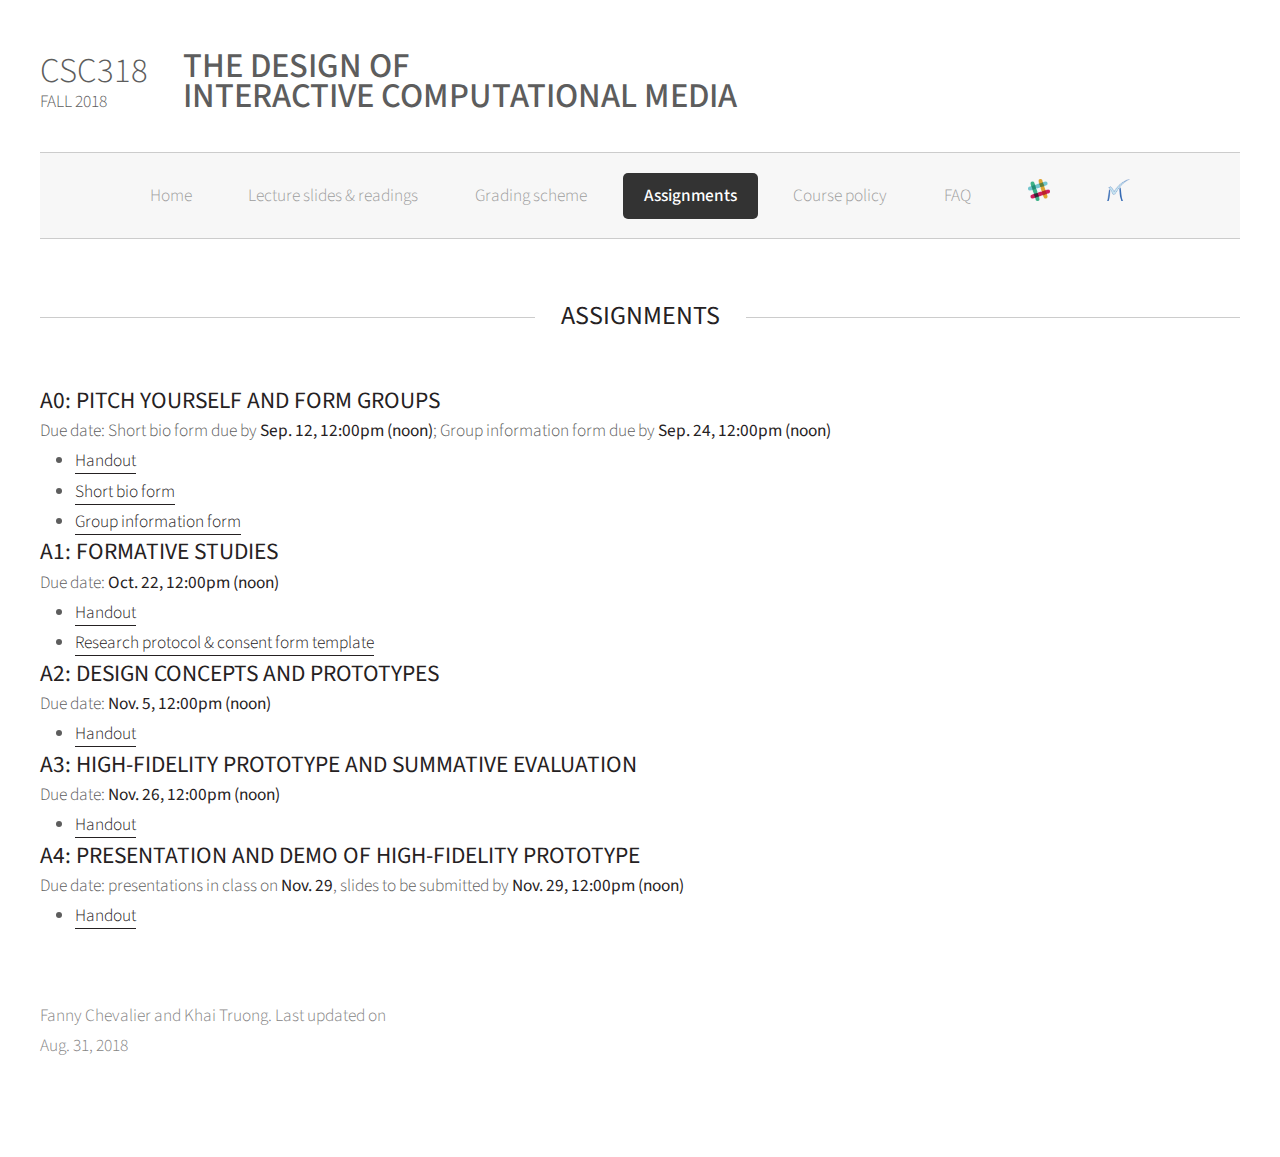
==== commit 6b1810b4: "small tweak" ====
--- a/assignments.html
+++ b/assignments.html
@@ -82,42 +82,42 @@
 	      <h3>A0: Pitch Yourself and Form Groups </h3>
 	      Due date: Short bio form due by <b>Sep. 12, 12:00pm (noon)</b>; Group information form due by <b>Sep. 24, 12:00pm (noon)</b>
 
-	      <ul>
+	      <ul class="regularlist">
 		
-		<li> &bull; <a href="assignments/A0.pdf"> Handout</a> </li>
-		<li> &bull; <a href="assignments/A0-short-bio.docx"> Short bio form </a></li>
-		<li> &bull; <a href="assignments/A0-group-information.docx"> Group information form</a></li>
+		<li> <a href="assignments/A0.pdf"> Handout</a> </li>
+		<li> <a href="assignments/A0-short-bio.docx"> Short bio form </a></li>
+		<li> <a href="assignments/A0-group-information.docx"> Group information form</a></li>
 	      </ul>
 
 	      
 	      <h3>A1: Formative Studies </h3>
 	      Due date: <b>Oct. 22, 12:00pm (noon)</b> 
 
-	      <ul>
-		<li> &bull;<a href="assignments/A1.pdf"> Handout</a> </li>
-		<li> &bull; <a href="assignments/A1-research protocol template.docx"> Research protocol & consent form template </a> </li>
+	      <ul class="regularlist">
+		<li> <a href="assignments/A1.pdf"> Handout</a> </li>
+		<li> <a href="assignments/A1-research protocol template.docx"> Research protocol & consent form template </a> </li>
 		
 	      </ul>
 		 
 	      <h3>A2: Design Concepts and Prototypes </h3>
 	      Due date: <b> Nov. 5, 12:00pm (noon) </b> 
 
-	      <ul>
-		<li> &bull; <a href="assignments/A2.pdf"> Handout</a> </li>
+	      <ul class="regularlist">
+		<li> <a href="assignments/A2.pdf"> Handout</a> </li>
 	      </ul>
 
 	      <h3> A3: High-Fidelity Prototype and Summative Evaluation </h3>
 	      Due date: <b> Nov. 26, 12:00pm (noon) </b> 
 
-	      <ul>
-		<li> &bull; <a href="assignments/A3.pdf"> Handout</a> </li>
+	      <ul class="regularlist">
+		<li> <a href="assignments/A3.pdf"> Handout</a> </li>
 	      </ul>
 
 	      <h3> A4: Presentation and Demo of High-Fidelity Prototype </h3>
 	      Due date: presentations in class on <b> Nov. 29</b>, slides to be submitted by <b>Nov. 29, 12:00pm (noon) </b> 
 
-	      <ul>
-		<li> &bull; <a href="assignments/A4.pdf"> Handout</a> </li>
+	      <ul class="regularlist">
+		<li> <a href="assignments/A4.pdf"> Handout</a> </li>
 	      </ul>
 		
 		
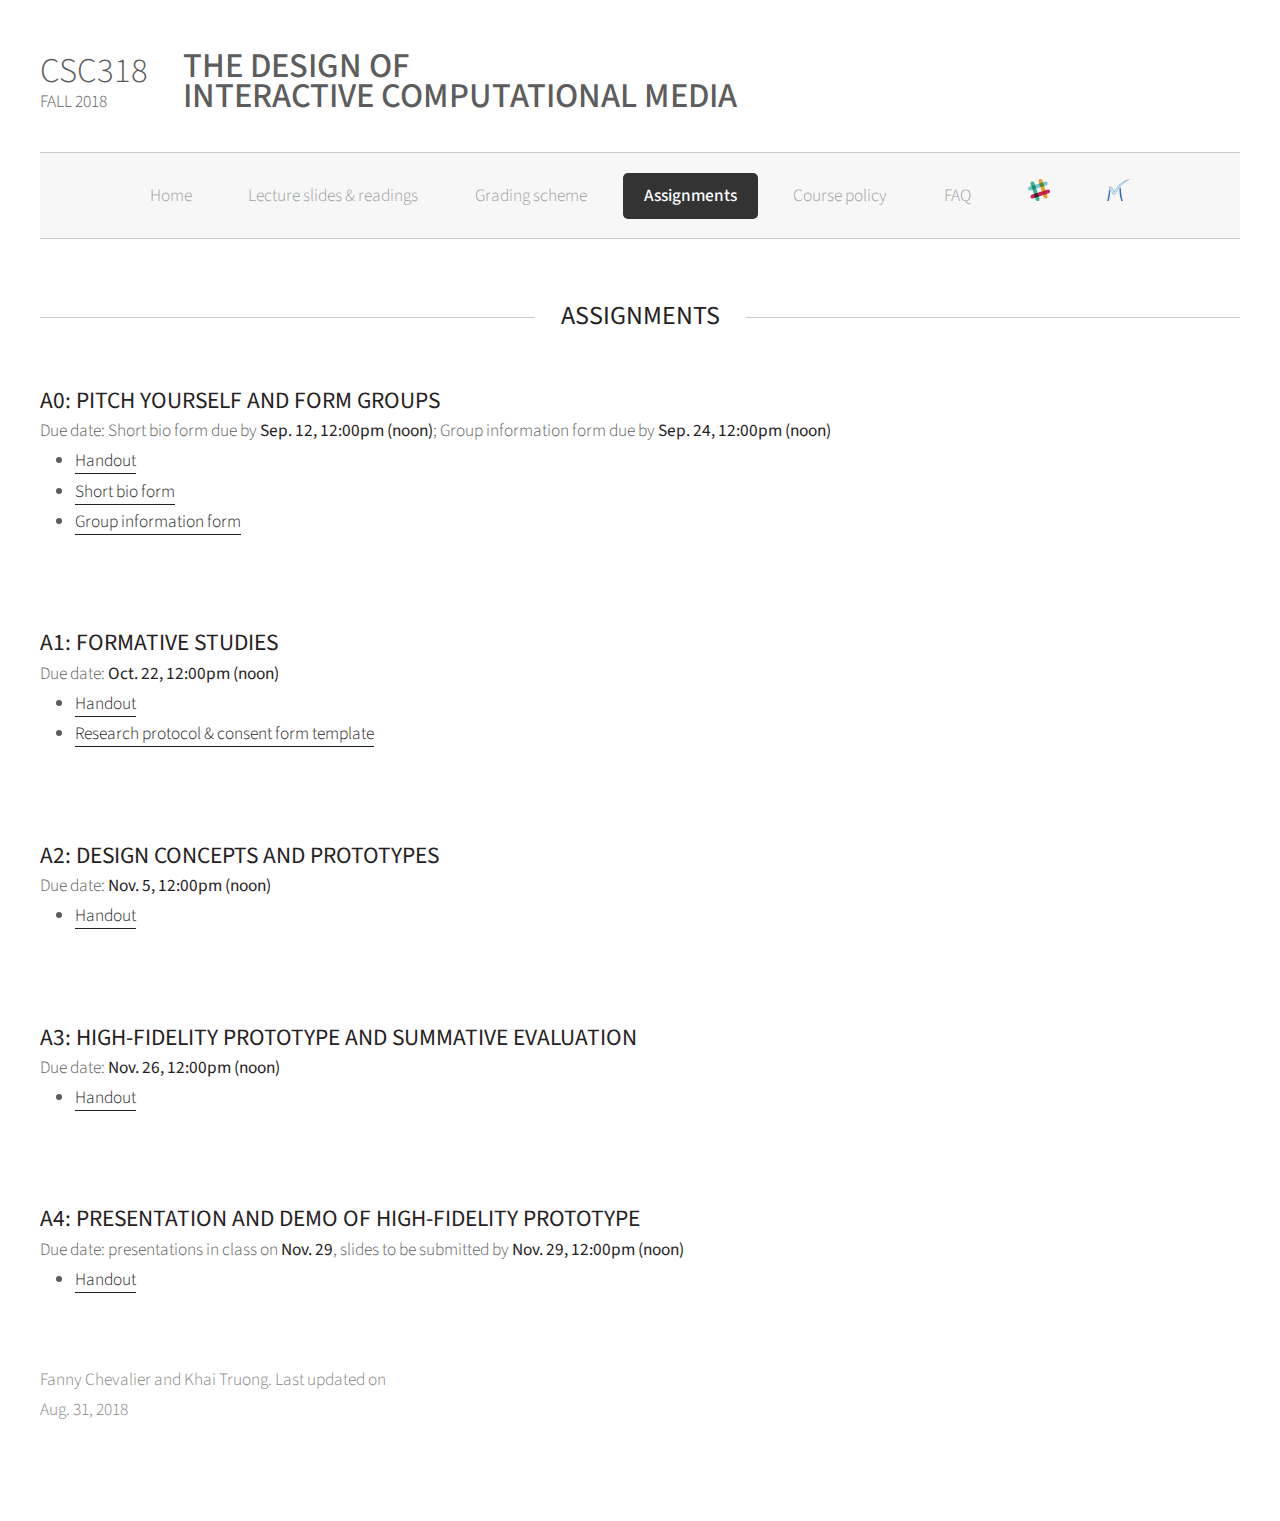
==== commit bd03a007: "small tweak" ====
--- a/assignments.html
+++ b/assignments.html
@@ -89,6 +89,9 @@
 		<li> <a href="assignments/A0-group-information.docx"> Group information form</a></li>
 	      </ul>
 
+	      </br>
+	      </br>
+	      </br>
 	      
 	      <h3>A1: Formative Studies </h3>
 	      Due date: <b>Oct. 22, 12:00pm (noon)</b> 
@@ -98,7 +101,11 @@
 		<li> <a href="assignments/A1-research protocol template.docx"> Research protocol & consent form template </a> </li>
 		
 	      </ul>
-		 
+
+	      </br>
+	      </br>
+	      </br>
+	      
 	      <h3>A2: Design Concepts and Prototypes </h3>
 	      Due date: <b> Nov. 5, 12:00pm (noon) </b> 
 
@@ -106,6 +113,10 @@
 		<li> <a href="assignments/A2.pdf"> Handout</a> </li>
 	      </ul>
 
+	      </br>
+	      </br>
+	      </br>
+	      
 	      <h3> A3: High-Fidelity Prototype and Summative Evaluation </h3>
 	      Due date: <b> Nov. 26, 12:00pm (noon) </b> 
 
@@ -113,6 +124,11 @@
 		<li> <a href="assignments/A3.pdf"> Handout</a> </li>
 	      </ul>
 
+	      </br>
+	      </br>
+	      </br>
+
+	      
 	      <h3> A4: Presentation and Demo of High-Fidelity Prototype </h3>
 	      Due date: presentations in class on <b> Nov. 29</b>, slides to be submitted by <b>Nov. 29, 12:00pm (noon) </b> 
 
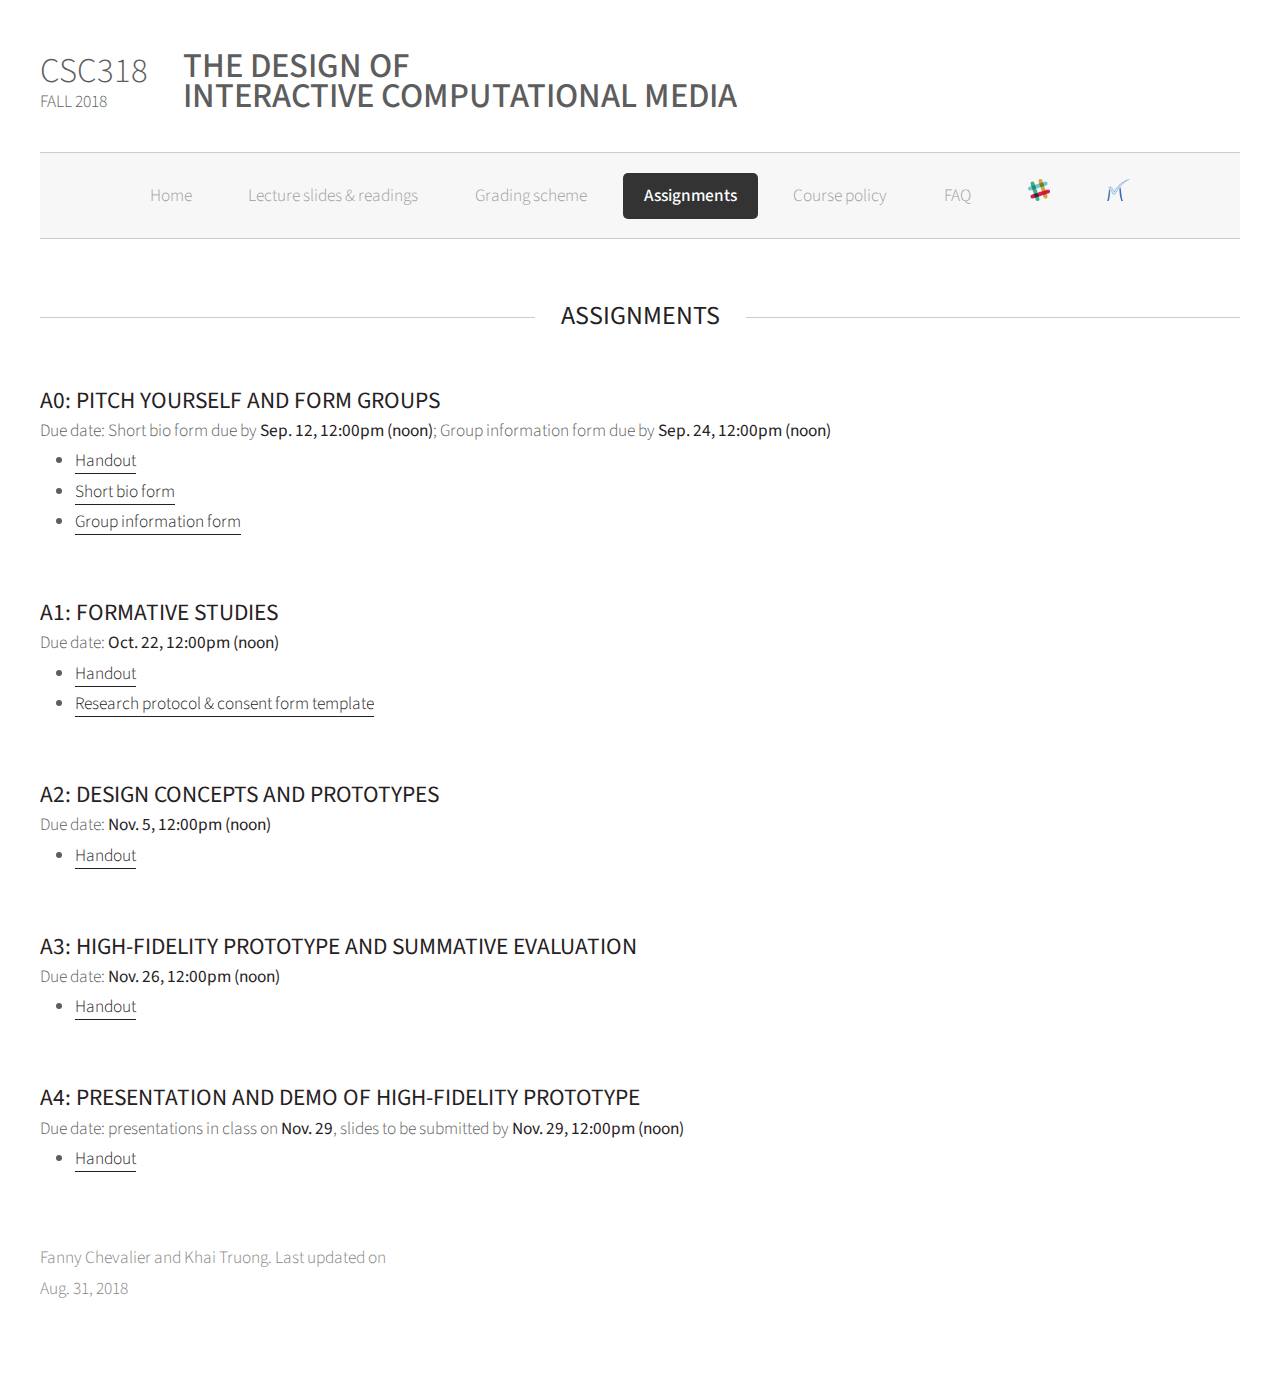
==== commit 59270f33: "small tweak" ====
--- a/assignments.html
+++ b/assignments.html
@@ -91,7 +91,6 @@
 
 	      </br>
 	      </br>
-	      </br>
 	      
 	      <h3>A1: Formative Studies </h3>
 	      Due date: <b>Oct. 22, 12:00pm (noon)</b> 
@@ -104,7 +103,6 @@
 
 	      </br>
 	      </br>
-	      </br>
 	      
 	      <h3>A2: Design Concepts and Prototypes </h3>
 	      Due date: <b> Nov. 5, 12:00pm (noon) </b> 
@@ -115,7 +113,7 @@
 
 	      </br>
 	      </br>
-	      </br>
+
 	      
 	      <h3> A3: High-Fidelity Prototype and Summative Evaluation </h3>
 	      Due date: <b> Nov. 26, 12:00pm (noon) </b> 
@@ -126,7 +124,7 @@
 
 	      </br>
 	      </br>
-	      </br>
+
 
 	      
 	      <h3> A4: Presentation and Demo of High-Fidelity Prototype </h3>
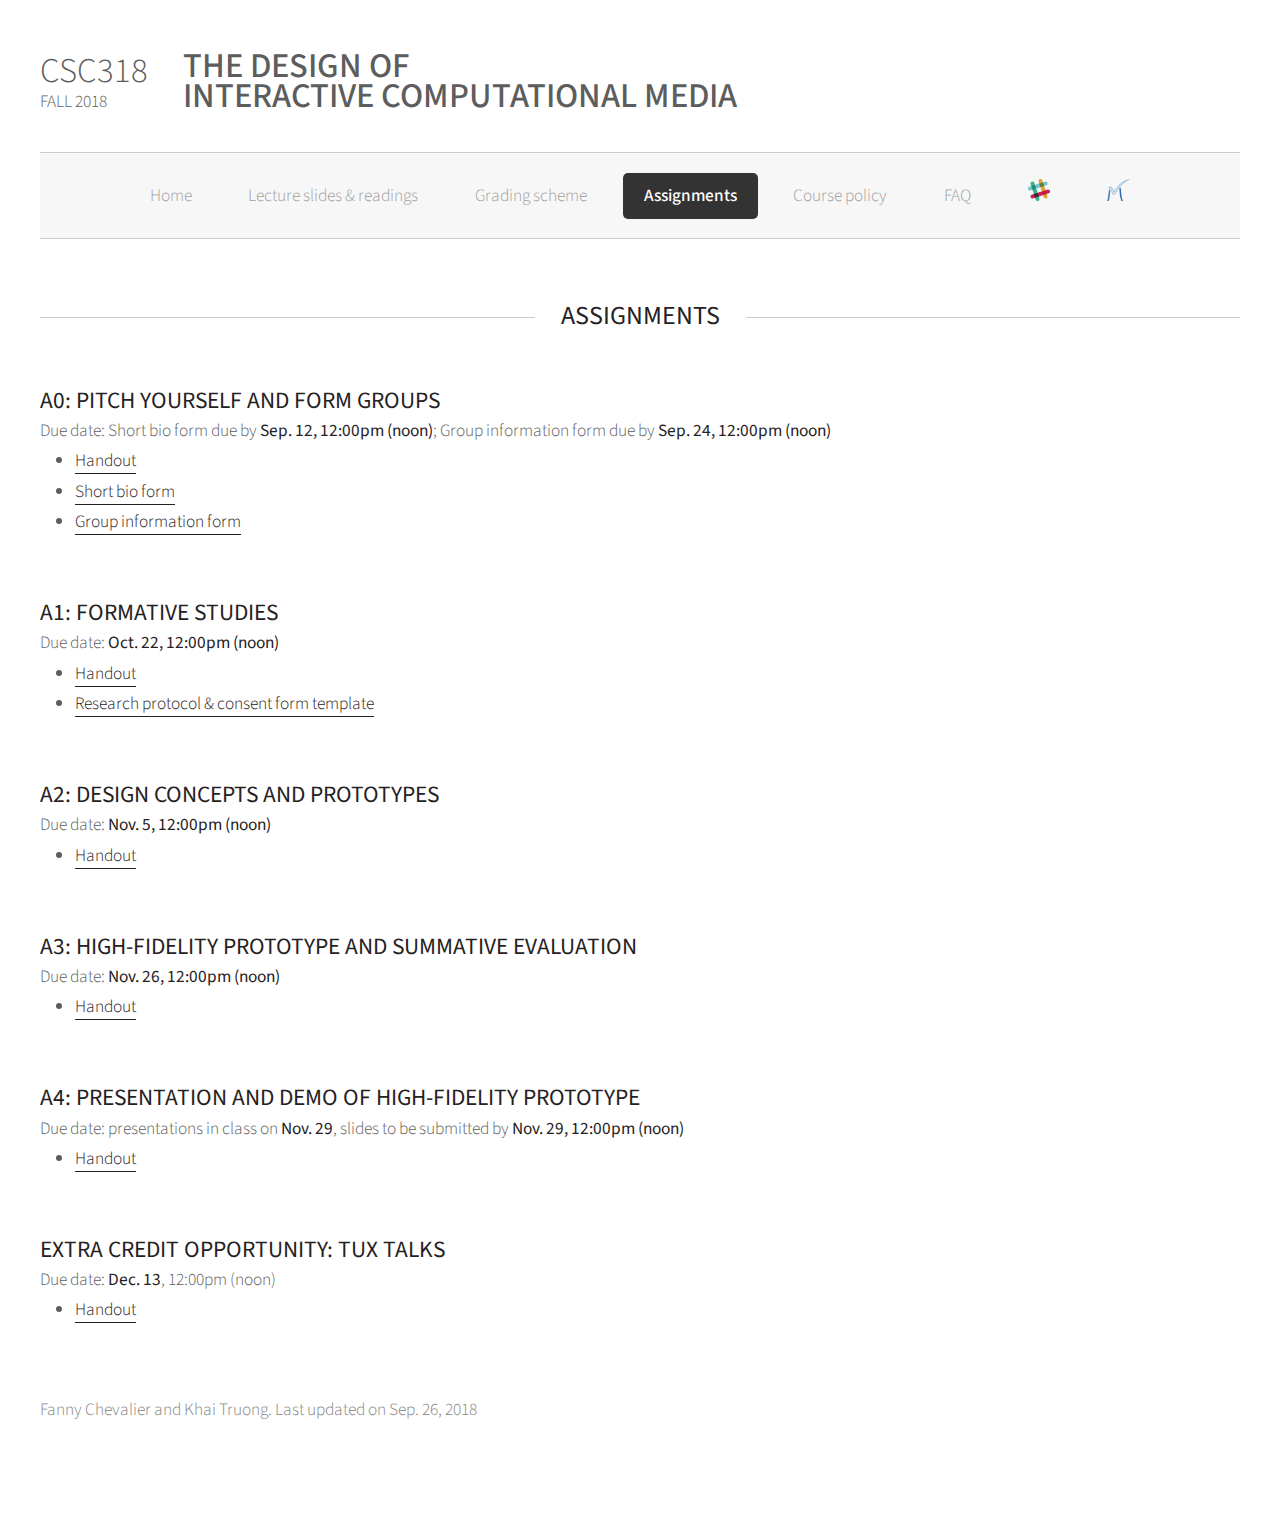
==== commit 7c634fb9: "Update assignments.html" ====
--- a/assignments.html
+++ b/assignments.html
@@ -84,9 +84,9 @@
 
 	      <ul class="regularlist">
 		
-		<li> <a href="assignments/A0.pdf"> Handout</a> </li>
-		<li> <a href="assignments/A0-short-bio.docx"> Short bio form </a></li>
-		<li> <a href="assignments/A0-group-information.docx"> Group information form</a></li>
+		<li> <a href="http://www.cs.toronto.edu/~khai/classes/csc318-fall2018/assignments/A0.pdf"> Handout</a> </li>
+		<li> <a href="http://www.cs.toronto.edu/~khai/classes/csc318-fall2018/assignments/A0-short-bio.docx"> Short bio form </a></li>
+		<li> <a href="http://www.cs.toronto.edu/~khai/classes/csc318-fall2018/assignments/A0-group-information.docx"> Group information form</a></li>
 	      </ul>
 
 	      </br>
@@ -96,8 +96,8 @@
 	      Due date: <b>Oct. 22, 12:00pm (noon)</b> 
 
 	      <ul class="regularlist">
-		<li> <a href="assignments/A1.pdf"> Handout</a> </li>
-		<li> <a href="assignments/A1-research protocol template.docx"> Research protocol & consent form template </a> </li>
+		<li> <a href="http://www.cs.toronto.edu/~khai/classes/csc318-fall2018/assignments/A1.pdf"> Handout</a> </li>
+		<li> <a href="http://www.cs.toronto.edu/~khai/classes/csc318-fall2018/assignments/A1-research protocol template.docx"> Research protocol & consent form template </a> </li>
 		
 	      </ul>
 
@@ -108,7 +108,7 @@
 	      Due date: <b> Nov. 5, 12:00pm (noon) </b> 
 
 	      <ul class="regularlist">
-		<li> <a href="assignments/A2.pdf"> Handout</a> </li>
+		<li> <a href="http://www.cs.toronto.edu/~khai/classes/csc318-fall2018/assignments/A2.pdf"> Handout</a> </li>
 	      </ul>
 
 	      </br>
@@ -119,7 +119,7 @@
 	      Due date: <b> Nov. 26, 12:00pm (noon) </b> 
 
 	      <ul class="regularlist">
-		<li> <a href="assignments/A3.pdf"> Handout</a> </li>
+		<li> <a href="http://www.cs.toronto.edu/~khai/classes/csc318-fall2018/assignments/A3.pdf"> Handout</a> </li>
 	      </ul>
 
 	      </br>
@@ -131,10 +131,23 @@
 	      Due date: presentations in class on <b> Nov. 29</b>, slides to be submitted by <b>Nov. 29, 12:00pm (noon) </b> 
 
 	      <ul class="regularlist">
-		<li> <a href="assignments/A4.pdf"> Handout</a> </li>
+		<li> <a href="http://www.cs.toronto.edu/~khai/classes/csc318-fall2018/assignments/A4.pdf"> Handout</a> </li>
 	      </ul>
 		
-		
+
+
+  		</br>
+	      </br>
+
+
+	      
+	      <h3> Extra credit opportunity: TuX Talks </h3>
+	      Due date: <b> Dec. 13</b>, 12:00pm (noon) </b> 
+
+	      <ul class="regularlist">
+		<li> <a href="http://www.cs.toronto.edu/~khai/classes/csc318-fall2018/assignments/TUX.pdf"> Handout</a> </li>
+	      </ul>
+
      
 	    </div>
 	  </div>
@@ -146,9 +159,9 @@
 	  <div id="footer-wrapper">
 	    <section id="footer" class="container">
 	      <div class="row">
-		<div class="4u 12u(mobile)">
+		<div class="12u">
 		  
-		  Fanny Chevalier and Khai Truong. Last updated on Aug. 31, 2018
+		  Fanny Chevalier and Khai Truong. Last updated on Sep. 26, 2018
 		  
 		</div>
 	      </div>
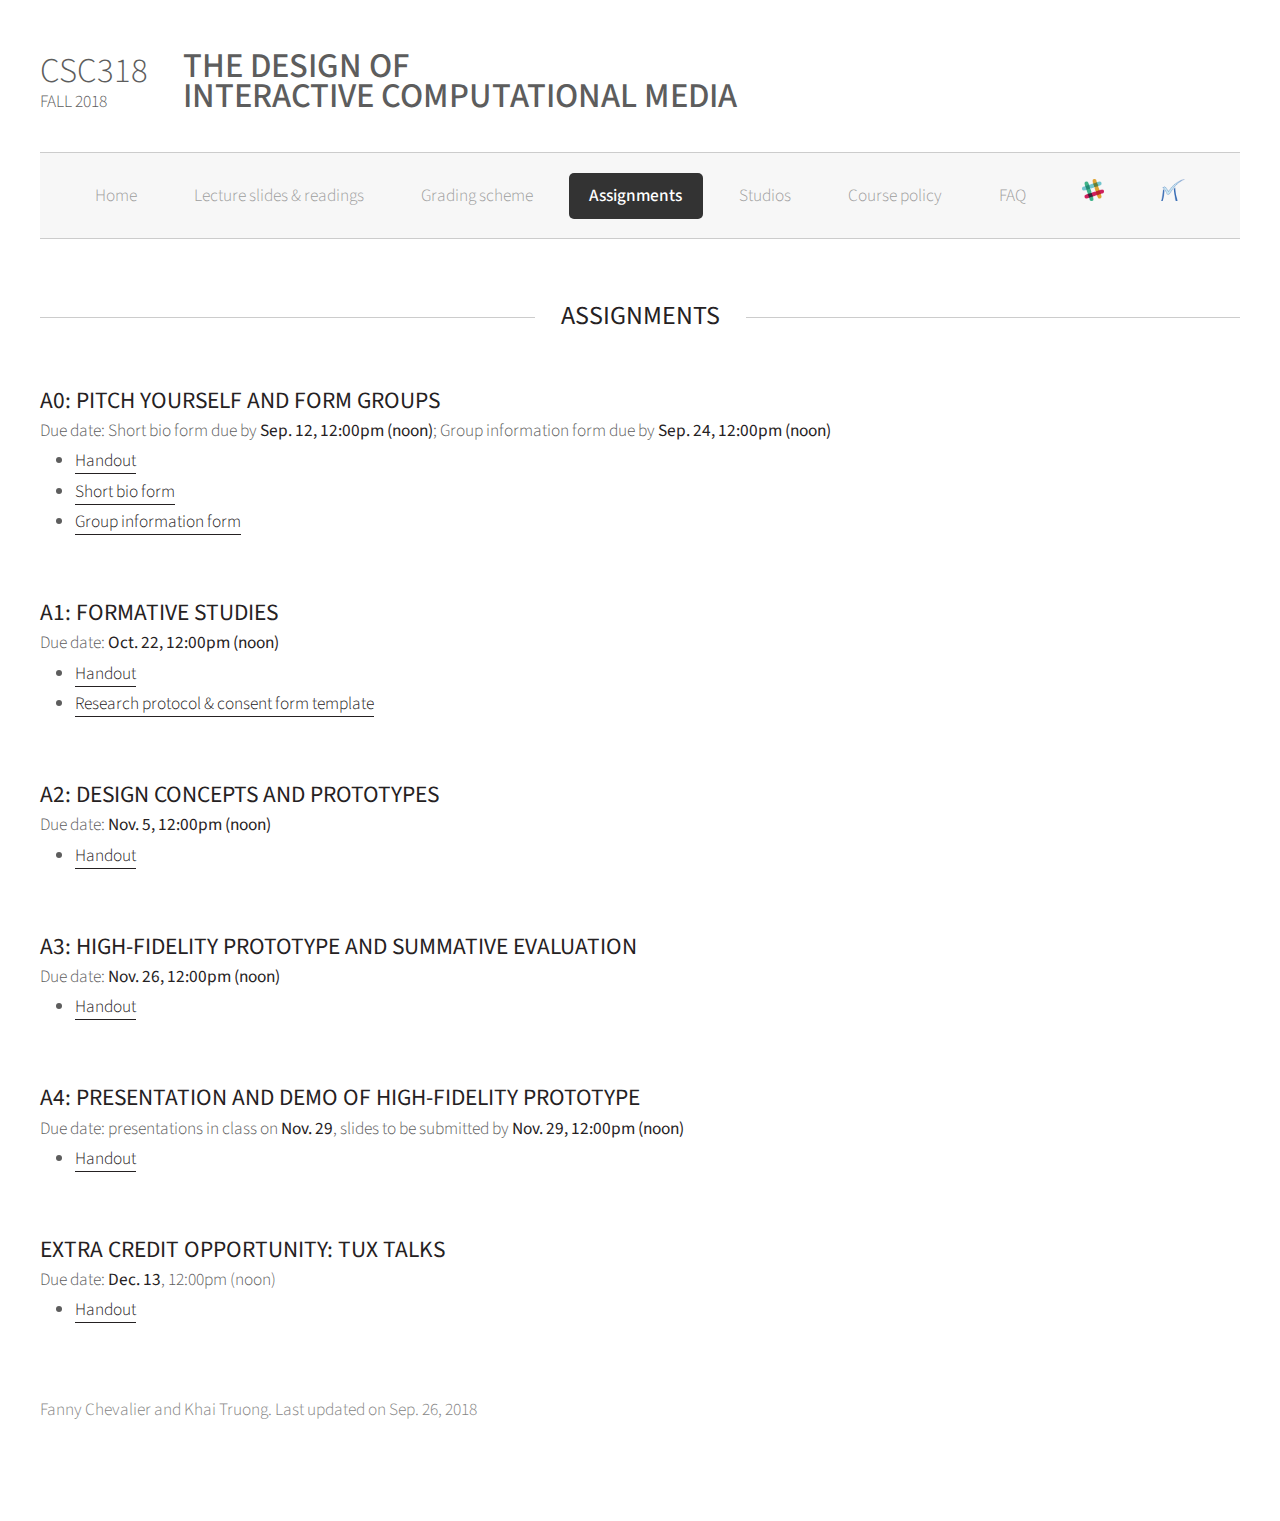
==== commit c6df6666: "Update assignments.html" ====
--- a/assignments.html
+++ b/assignments.html
@@ -61,6 +61,7 @@
 		  <li> <a href="slides-readings.html">Lecture slides & readings</a></li>
 		  <li><a href="grading-scheme.html">Grading scheme</a></li>
 		  <li class="current"><a href="assignments.html">Assignments</a></li>
+		  <li><a href="studios.html">Studios</a></li>
 		  <li><a href="policy.html">Course policy</a></li>
 		  <li><a href="faq.html">FAQ</a></li>
 		  <li><a href="https://csc318-fall2018.slack.com"><img src="images/slack-logo-small.png" style="height: 22px"></img></a></li>
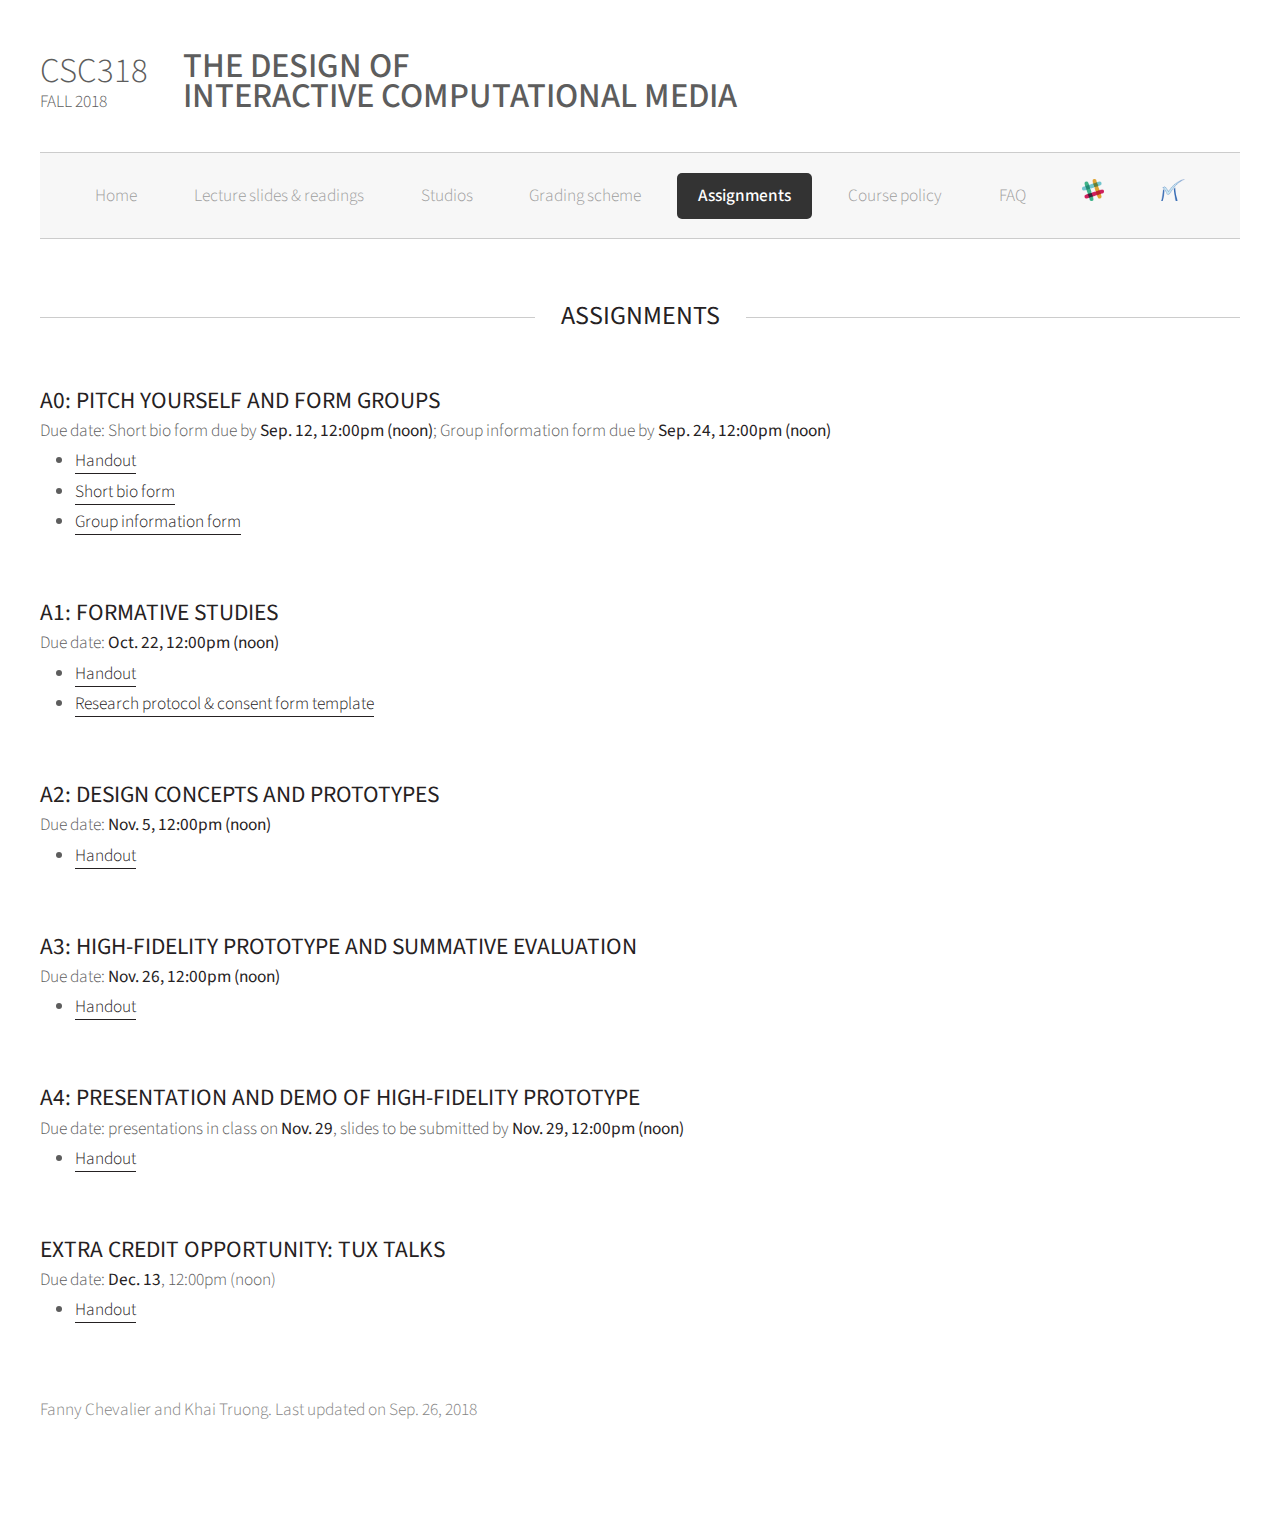
==== commit 51e328ba: "Update assignments.html" ====
--- a/assignments.html
+++ b/assignments.html
@@ -59,9 +59,9 @@
 		<ul>
 		  <li><a href="/index.html">Home</a></li>
 		  <li> <a href="slides-readings.html">Lecture slides & readings</a></li>
+		  <li><a href="studios.html">Studios</a></li>
 		  <li><a href="grading-scheme.html">Grading scheme</a></li>
 		  <li class="current"><a href="assignments.html">Assignments</a></li>
-		  <li><a href="studios.html">Studios</a></li>
 		  <li><a href="policy.html">Course policy</a></li>
 		  <li><a href="faq.html">FAQ</a></li>
 		  <li><a href="https://csc318-fall2018.slack.com"><img src="images/slack-logo-small.png" style="height: 22px"></img></a></li>
